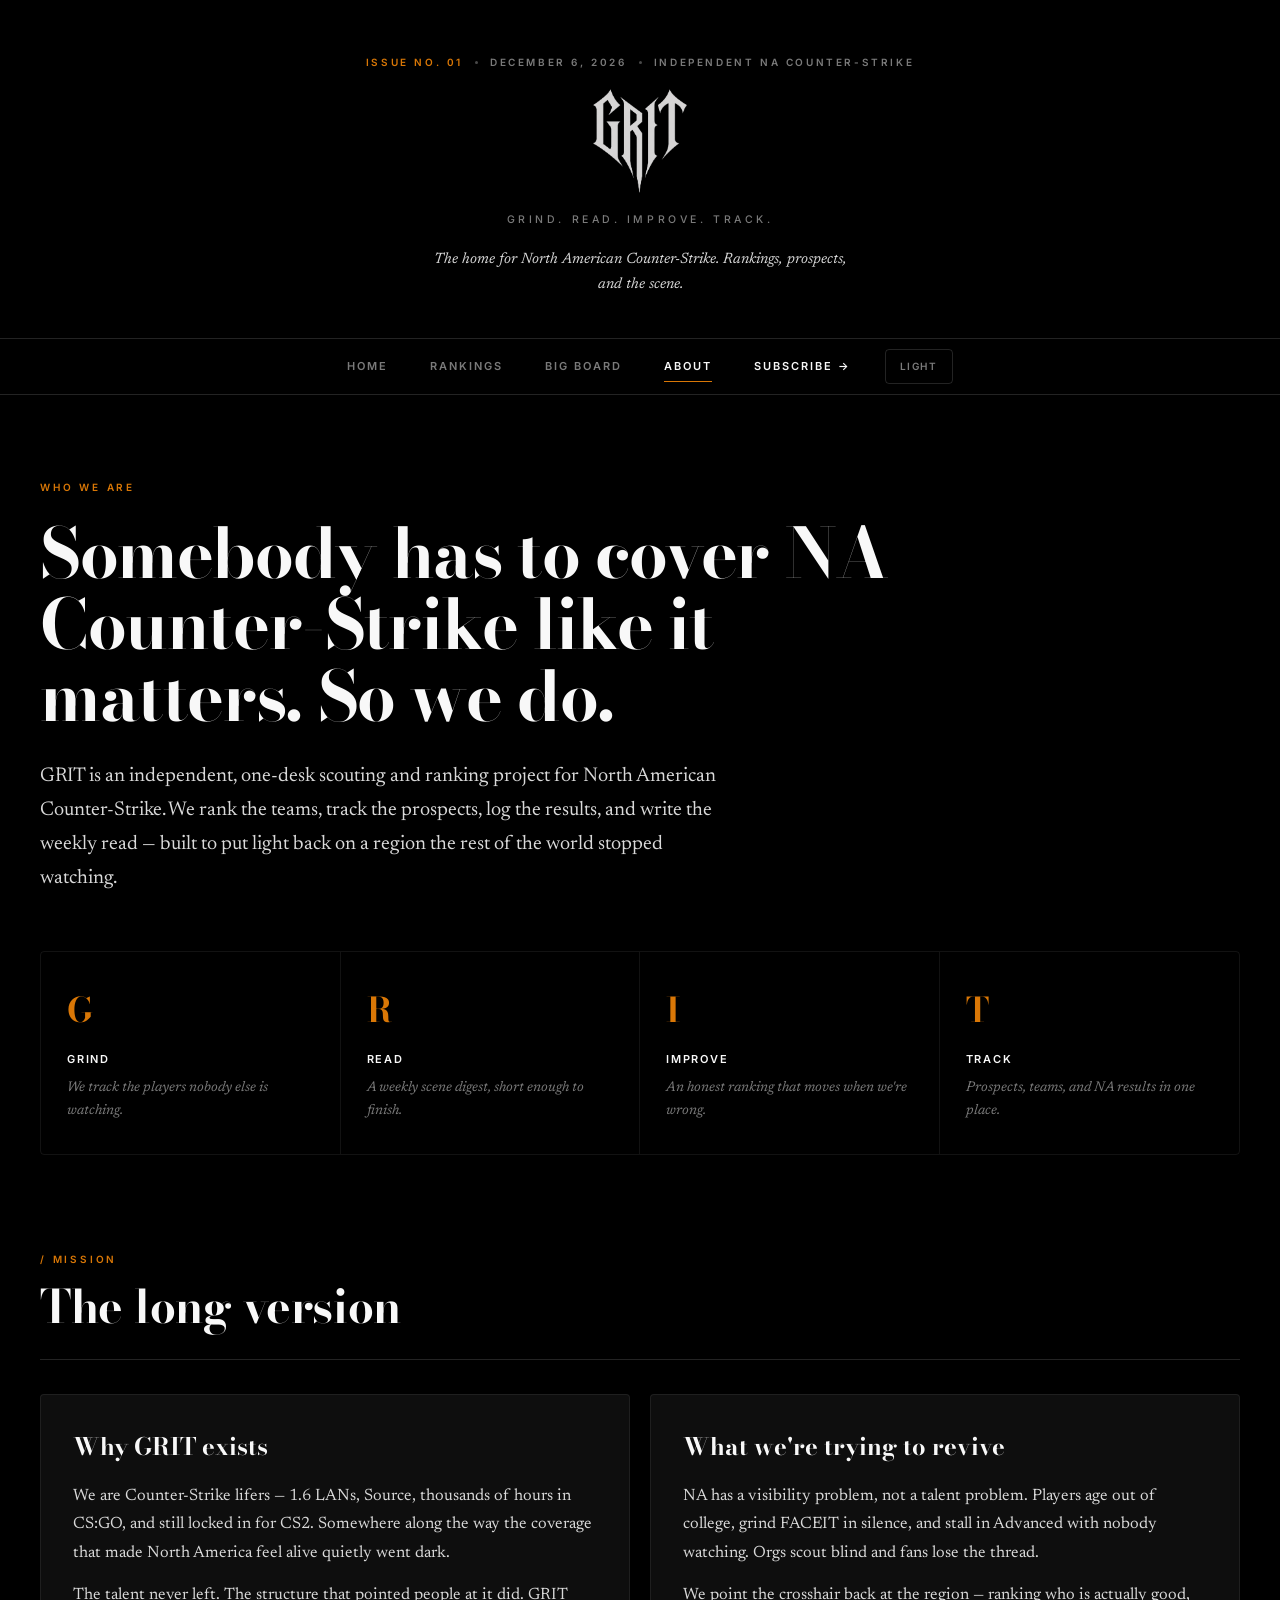
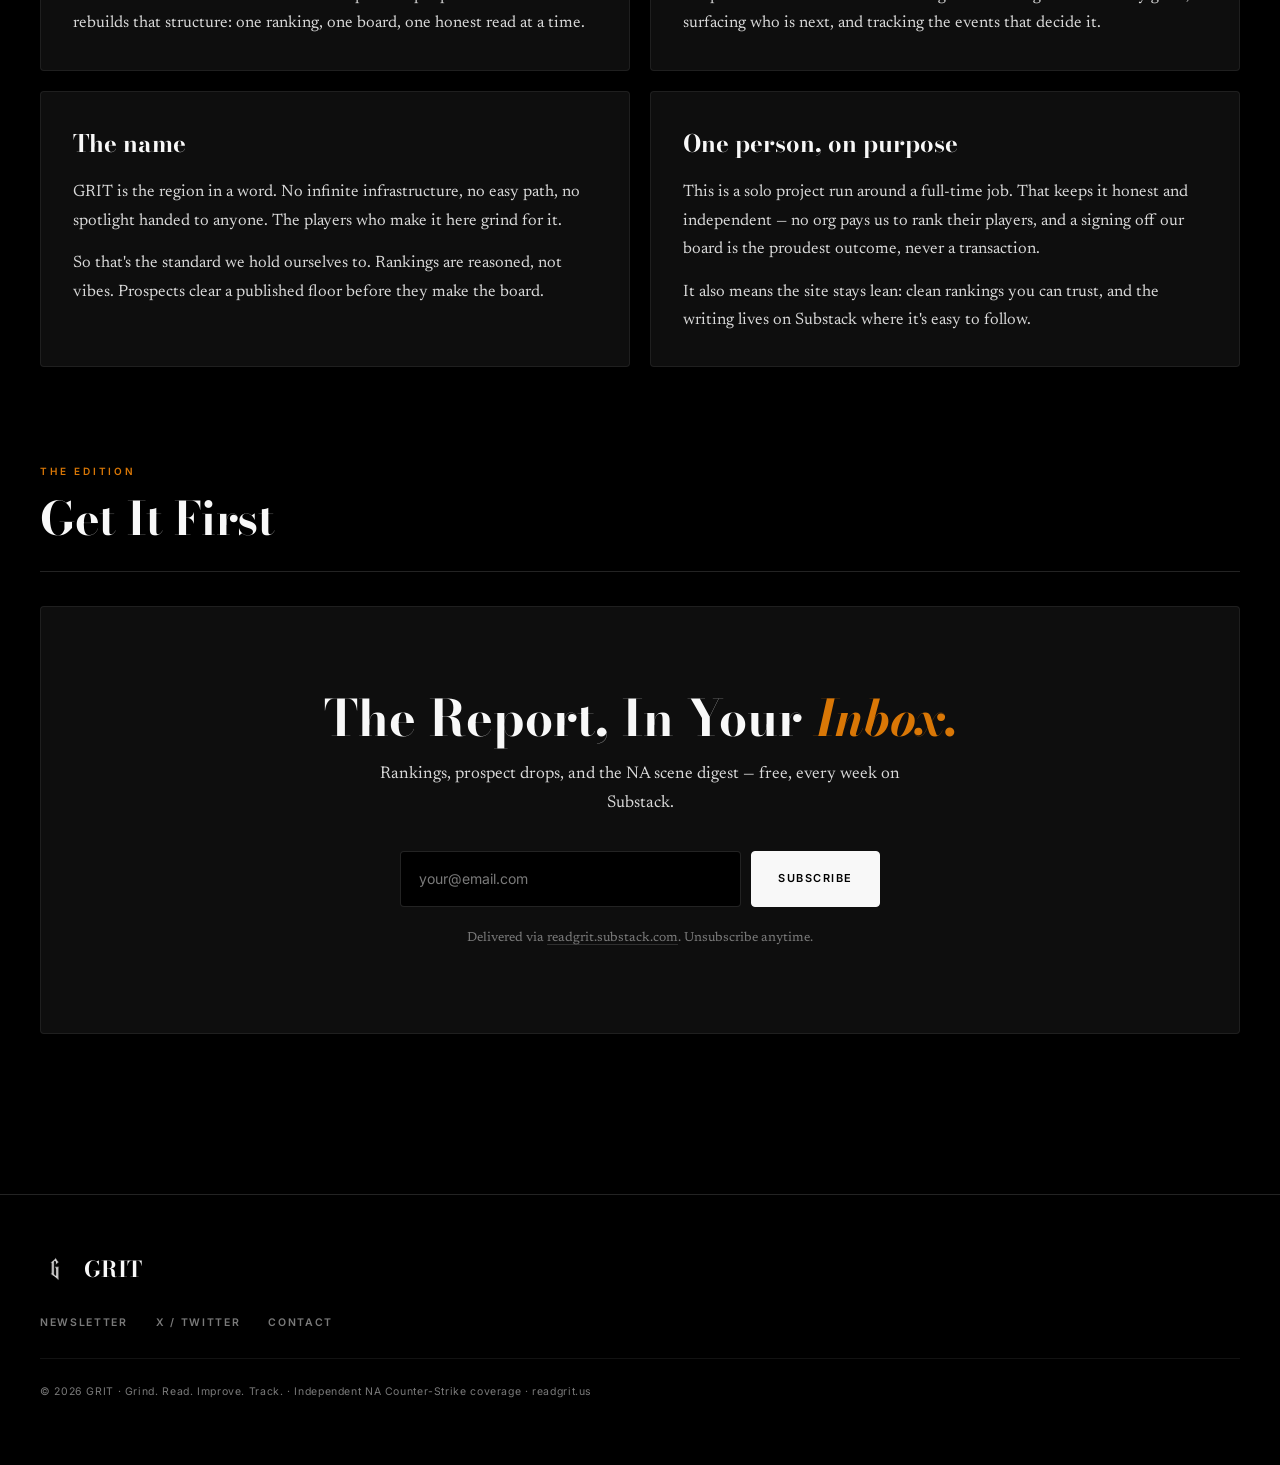
==== about.html @ 221bb966 "Add files via upload" ====
<!DOCTYPE html>
<html lang="en" data-theme="dark">
<head>
<meta charset="UTF-8">
<meta name="viewport" content="width=device-width, initial-scale=1.0">
<meta name="description" content="Who we are: an independent, one-person scouting and ranking project built to revive North American Counter-Strike.">
<title>About | GRIT</title>
<link rel="icon" type="image/png" href="grit-icon.png">
<link rel="apple-touch-icon" href="grit-icon-180.png">
<meta name="theme-color" content="#000000">
<script>(function(){try{var t=localStorage.getItem('grit-theme');if(!t){t='dark';}document.documentElement.setAttribute('data-theme',t);}catch(e){document.documentElement.setAttribute('data-theme','dark');}})();</script>
<link rel="preconnect" href="https://fonts.googleapis.com">
<link rel="preconnect" href="https://fonts.gstatic.com" crossorigin>
<link href="https://fonts.googleapis.com/css2?family=Bodoni+Moda:ital,opsz,wght@0,6..96,700;1,6..96,700&family=Newsreader:ital,opsz,wght@0,6..72,400;0,6..72,500;1,6..72,400&family=Inter:wght@400;500;600;700&display=swap" rel="stylesheet">
<link rel="stylesheet" href="styles.css">
</head>
<body>
<header class="masthead">
  <div class="wrap mast-center">
    <div class="issue-line">
      <span class="no">Issue No. 01</span><span class="sep"></span>
      <span data-today></span><span class="sep"></span>
      <span>Independent NA Counter-Strike</span>
    </div>
    <a href="index.html" class="mast-brand"><img class="mast-wordmark" src="grit-wordmark.png" alt="GRIT"></a>
    <div class="mast-text">
      <div class="mast-meaning">Grind. Read. Improve. Track.</div>
    </div>
    <div class="mast-tagline" data-site-tagline></div>
  </div>
</header>
<nav class="strip" aria-label="Main">
  <div class="wrap">
    <a href="index.html">Home</a><a href="teams.html">Rankings</a><a href="board.html">Big Board</a><a href="about.html" class="active">About</a>
    <a class="external" data-substack-href href="#" target="_blank" rel="noopener">Subscribe &rarr;</a>
    <button class="theme-toggle" data-theme-toggle aria-label="Toggle color theme"><span data-theme-label>Light</span></button>
  </div>
</nav>
<main class="page">
  <div id="about-root"></div>

  <div class="section-head"><span class="eyebrow">The Edition</span><h2>Get It First</h2><span class="rule"></span></div>
  <div class="glass hud sub-box"><span class="tick tl"></span><span class="tick tr"></span><span class="tick bl"></span><span class="tick br"></span>
    <h3>The Report, In Your <em>Inbox.</em></h3>
    <p class="sub-deck">Rankings, prospect drops, and the NA scene digest &mdash; free, every week on Substack.</p>
    <div class="sub-form">
      <input class="sub-input" type="email" id="sub-email" placeholder="your@email.com" aria-label="Email address">
      <button class="sub-go" onclick="handleSub()">Subscribe</button>
    </div>
    <p class="sub-fine">Delivered via <a data-substack-href href="#" target="_blank" rel="noopener">readgrit.substack.com</a>. Unsubscribe anytime.</p>
  </div>
</main>
<footer>
  <div class="wrap footer-inner">
    <div class="footer-brand">
      <img class="footer-logo" src="grit-g.png" alt="GRIT">
      <span class="footer-title">GRIT</span>
    </div>
    <div class="footer-links">
      <a class="footer-link" data-substack-href href="#" target="_blank" rel="noopener">Newsletter</a>
      <a class="footer-link" href="https://twitter.com/readgrit" target="_blank" rel="noopener">X / Twitter</a>
      <a class="footer-link" href="mailto:contact@readgrit.us">Contact</a>
    </div>
    <div class="footer-copy">&copy; <span data-year>2026</span> GRIT &middot; Grind. Read. Improve. Track. &middot; Independent NA Counter-Strike coverage &middot; readgrit.us</div>
  </div>
</footer>
<script src="data.js"></script>
<script src="app.js"></script>
</body>
</html>
---- styles.css ----
/* ==========================================================================
   GRIT — Editorial Design System
   A publication, not an esports site. The Athletic × GQ × Bloomberg.
   Matte black canvas · three type families · burnt orange used sparingly.
   Presentation layer only.
   ========================================================================== */

/* ---- TOKENS ------------------------------------------------------------ */
:root, [data-theme="dark"] {
  --black:      #000000;
  --paper:      #F8F8F8;
  --gray-light: #D9D9D9;
  --gray-mid:   #7A7A7A;
  --gray-dark:  #1B1B1B;
  --orange:     #D97706;

  --bg:        var(--black);
  --bg-sunk:   #0A0A0A;
  --surface:   #0E0E0E;
  --surface-2: var(--gray-dark);
  --ink:       var(--paper);
  --ink-soft:  var(--gray-light);
  --muted:     var(--gray-mid);
  --hairline:  rgba(248,248,248,0.14);
  --hairline-2:rgba(248,248,248,0.07);
  --accent:    var(--orange);
  --fill:      var(--paper);
  --on-fill:   var(--black);
  --up:        #6FBF8B;
  --down:      #C9564C;

  --f-display: 'Bodoni Moda', 'Times New Roman', serif;
  --f-body:    'Newsreader', Georgia, serif;
  --f-ui:      'Inter', system-ui, -apple-system, sans-serif;

  --wrap: 1400px;
  --gut: 40px;
  --radius: 4px;
  color-scheme: dark;
}
/* Off-white edition — kept for accessibility / preference */
[data-theme="light"] {
  --bg:        var(--paper);
  --bg-sunk:   #EDEDED;
  --surface:   #FFFFFF;
  --surface-2: #EFEFEF;
  --ink:       var(--black);
  --ink-soft:  #262626;
  --muted:     #5E5E5E;
  --hairline:  rgba(0,0,0,0.16);
  --hairline-2:rgba(0,0,0,0.08);
  --fill:      var(--black);
  --on-fill:   var(--paper);
  --up:        #1B7A4B;
  --down:      #B33A30;
  color-scheme: light;
}

/* ---- BASE -------------------------------------------------------------- */
*, *::before, *::after { box-sizing: border-box; }
html { -webkit-text-size-adjust: 100%; }
body {
  margin: 0;
  background: var(--bg);
  color: var(--ink);
  font-family: var(--f-body);
  font-size: 18px;
  line-height: 1.7;
  -webkit-font-smoothing: antialiased;
  text-rendering: optimizeLegibility;
}
img { max-width: 100%; display: block; }
a { color: inherit; text-decoration: none; }
button, input, select { font: inherit; color: inherit; }
button { background: none; border: none; cursor: pointer; }
::selection { background: var(--orange); color: var(--paper); }
:focus-visible { outline: 2px solid var(--orange); outline-offset: 3px; border-radius: 2px; }

.wrap { width: 100%; max-width: var(--wrap); margin: 0 auto; padding: 0 var(--gut); }
.page { max-width: var(--wrap); margin: 0 auto; padding: 0 var(--gut) 120px; }

@media (prefers-reduced-motion: reduce) {
  * { animation: none !important; transition: none !important; }
}
@keyframes fadeUp { from { opacity: 0; transform: translateY(8px); } to { opacity: 1; transform: none; } }

/* ---- MASTHEAD (the cover) --------------------------------------------- */
.masthead { border-bottom: 1px solid var(--hairline); background: var(--bg); }
.mast-center {
  display: flex; flex-direction: column; align-items: center; text-align: center;
  gap: 18px; padding: 54px 0 40px;
}
.mast-brand { display: block; }
.mast-wordmark { height: clamp(64px, 9vw, 104px); width: auto; margin: 0 auto; }
[data-theme="light"] .mast-wordmark, [data-theme="light"] .footer-logo { filter: invert(1); }
.mast-text { display: block; }
.mast-meaning {
  font-family: var(--f-ui); font-size: 10.5px; font-weight: 500;
  letter-spacing: .34em; text-transform: uppercase; color: var(--muted);
}
.mast-tagline {
  font-family: var(--f-body); font-style: italic; font-size: 15px;
  color: var(--ink-soft); max-width: 46ch; margin: 0 auto;
}
/* Issue line — the publication signal */
.issue-line {
  display: flex; align-items: center; justify-content: center; gap: 12px; flex-wrap: wrap;
  font-family: var(--f-ui); font-size: 10px; font-weight: 600;
  letter-spacing: .26em; text-transform: uppercase; color: var(--muted);
}
.issue-line .no { color: var(--orange); }
.issue-line .sep { width: 3px; height: 3px; border-radius: 50%; background: var(--muted); opacity: .6; }

/* ---- NAVIGATION -------------------------------------------------------- */
nav.strip {
  position: sticky; top: 0; z-index: 50;
  background: rgba(0,0,0,0.86);
  backdrop-filter: saturate(140%) blur(10px);
  border-bottom: 1px solid var(--hairline);
}
[data-theme="light"] nav.strip { background: rgba(248,248,248,0.9); }
nav.strip .wrap {
  display: flex; align-items: center; justify-content: center; gap: 2px; flex-wrap: wrap;
}
nav.strip a {
  position: relative; font-family: var(--f-ui); font-size: 11px; font-weight: 600;
  letter-spacing: .18em; text-transform: uppercase; color: var(--muted);
  padding: 18px 20px; transition: color .18s ease;
}
nav.strip a::after {
  content: ""; position: absolute; left: 20px; right: 20px; bottom: 12px; height: 1px;
  background: var(--orange); transform: scaleX(0); transform-origin: left;
  transition: transform .22s ease;
}
nav.strip a:hover { color: var(--ink); }
nav.strip a:hover::after, nav.strip a.active::after { transform: scaleX(1); }
nav.strip a.active, nav.strip a.external { color: var(--ink); }
.theme-toggle {
  font-family: var(--f-ui); font-size: 10px; font-weight: 600; letter-spacing: .16em;
  text-transform: uppercase; color: var(--muted); padding: 8px 14px;
  border: 1px solid var(--hairline); border-radius: var(--radius); margin-left: 12px;
  transition: border-color .18s ease, color .18s ease;
}
.theme-toggle:hover { color: var(--ink); border-color: var(--orange); }

/* ---- SECTION HEADERS (label / title / rule) ---------------------------- */
.section-head {
  display: grid; grid-template-columns: 1fr auto; align-items: end;
  gap: 6px 24px; padding: 96px 0 0; margin-bottom: 34px;
}
.section-head .eyebrow {
  grid-column: 1 / -1;
  font-family: var(--f-ui); font-size: 10px; font-weight: 600;
  letter-spacing: .28em; text-transform: uppercase; color: var(--orange);
}
.section-head h2 {
  grid-column: 1; margin: 8px 0 0;
  font-family: var(--f-display); font-weight: 700; font-size: clamp(30px, 4vw, 46px);
  line-height: 1.06; letter-spacing: -.01em; color: var(--ink);
}
.section-head .link {
  grid-column: 2; justify-self: end; white-space: nowrap;
  font-family: var(--f-ui); font-size: 11px; font-weight: 600; letter-spacing: .12em;
  text-transform: uppercase; color: var(--muted); padding-bottom: 4px;
  border-bottom: 1px solid transparent; transition: color .18s, border-color .18s;
}
.section-head .link:hover { color: var(--ink); border-color: var(--orange); }
.section-head .rule { grid-column: 1 / -1; height: 1px; background: var(--hairline); margin-top: 22px; }

/* ---- HERO (cover story) ------------------------------------------------ */
.hero {
  display: grid; grid-template-columns: 7fr 5fr; gap: 56px;
  padding: 72px 0 8px; align-items: start;
}
.hero-lead { animation: fadeUp .5s ease both; }
.lead-eyebrow {
  font-family: var(--f-ui); font-size: 10px; font-weight: 600; letter-spacing: .28em;
  text-transform: uppercase; color: var(--orange); margin-bottom: 22px;
}
.lead-title {
  font-family: var(--f-display); font-weight: 700;
  font-size: clamp(42px, 6vw, 80px); line-height: 1.02; letter-spacing: -.02em;
  margin: 0 0 26px; color: var(--ink);
}
.lead-body { max-width: 60ch; }
.lead-body p { margin: 0 0 18px; font-size: 19px; line-height: 1.75; color: var(--ink-soft); }
.lead-body p:first-child { font-size: 21px; color: var(--ink); }
.lead-body p:first-child::first-letter {
  font-family: var(--f-display); font-weight: 700; float: left;
  font-size: 68px; line-height: .82; padding: 6px 12px 0 0; color: var(--ink);
}
.lead-cta { display: flex; gap: 14px; flex-wrap: wrap; margin-top: 32px; }

/* Cover figure — the provided G mark, unaltered, given room */
.hero-figure {
  border: 1px solid var(--hairline-2); border-radius: var(--radius);
  background: var(--surface); aspect-ratio: 4 / 5;
  display: grid; place-items: center; padding: 40px; margin: 0 0 18px;
}
.hero-figure img { width: min(56%, 210px); height: auto; }
[data-theme="light"] .hero-figure img { filter: invert(1); }
.hero-side { display: flex; flex-direction: column; gap: 18px; }

/* ---- BUTTONS ----------------------------------------------------------- */
.btn, .sub-go {
  display: inline-flex; align-items: center; justify-content: center;
  font-family: var(--f-ui); font-size: 11px; font-weight: 600; letter-spacing: .14em;
  text-transform: uppercase; padding: 14px 26px; border-radius: var(--radius);
  background: var(--fill); color: var(--on-fill); border: 1px solid var(--fill);
  transition: background .18s ease, border-color .18s ease, color .18s ease;
}
.btn:hover, .sub-go:hover { background: var(--orange); border-color: var(--orange); color: var(--paper); }
.btn-ghost { background: transparent; color: var(--ink); border: 1px solid var(--hairline); }
.btn-ghost:hover { background: transparent; border-color: var(--orange); color: var(--orange); }

/* ---- PANELS ------------------------------------------------------------ */
.glass, .hud-card, .result-card, .post-card, .about-block, .legend-card, .floor-box, .sub-box {
  background: var(--surface); border: 1px solid var(--hairline-2); border-radius: var(--radius);
}
.tick { display: none !important; }   /* no HUD ornaments — editorial restraint */

/* ---- FEATURED CARDS ---------------------------------------------------- */
.hud-card { padding: 26px; }
.hud-card-label {
  display: flex; align-items: center; justify-content: space-between; gap: 12px;
  font-family: var(--f-ui); font-size: 9.5px; font-weight: 600; letter-spacing: .24em;
  text-transform: uppercase; color: var(--muted);
  padding-bottom: 14px; margin-bottom: 18px; border-bottom: 1px solid var(--hairline-2);
}
.tag-no1 { color: var(--orange); }
.feat-unit { display: grid; grid-template-columns: auto auto 1fr auto; align-items: center; gap: 16px; }
.feat-rank { font-family: var(--f-display); font-weight: 700; font-size: 46px; line-height: 1; color: var(--ink); }
.feat-logo, .feat-mono {
  width: 46px; height: 46px; border-radius: var(--radius);
  background: var(--surface-2); display: grid; place-items: center;
  font-family: var(--f-ui); font-size: 12px; font-weight: 700; color: var(--ink-soft);
}
.feat-name { font-family: var(--f-display); font-weight: 700; font-size: 25px; line-height: 1.1; }
.feat-detail {
  font-family: var(--f-ui); font-size: 10.5px; letter-spacing: .1em;
  text-transform: uppercase; color: var(--muted); margin-top: 4px;
}
.feat-points { text-align: right; }
.feat-points .v { font-family: var(--f-display); font-weight: 700; font-size: 26px; line-height: 1; }
.feat-points .l {
  font-family: var(--f-ui); font-size: 9px; letter-spacing: .16em;
  text-transform: uppercase; color: var(--muted); margin-top: 5px;
}

/* ---- MINI STATS -------------------------------------------------------- */
.mini-stats {
  display: grid; grid-template-columns: 1fr 1fr;
  border: 1px solid var(--hairline-2); border-radius: var(--radius); overflow: hidden;
}
.mini-stat { padding: 22px; border-right: 1px solid var(--hairline-2); border-bottom: 1px solid var(--hairline-2); }
.mini-stat:nth-child(2n) { border-right: none; }
.mini-stat:nth-last-child(-n+2) { border-bottom: none; }
.mini-stat .v { font-family: var(--f-display); font-weight: 700; font-size: 34px; line-height: 1; }
.mini-stat .v.accent { color: var(--orange); }
.mini-stat .l {
  font-family: var(--f-ui); font-size: 9px; font-weight: 500; letter-spacing: .16em;
  text-transform: uppercase; color: var(--muted); margin-top: 8px;
}

/* ---- RANKINGS (each row a feature) ------------------------------------- */
.rank-table { border: 1px solid var(--hairline-2); border-radius: var(--radius); overflow: hidden; }
.rank-row {
  display: grid; align-items: center; gap: 20px;
  padding: 26px 28px; border-bottom: 1px solid var(--hairline-2);
  transition: background .18s ease;
}
.rank-row:last-child { border-bottom: none; }
.rank-row:hover { background: var(--bg-sunk); }
.r-num {
  font-family: var(--f-display); font-weight: 700; font-size: 34px; line-height: 1;
  color: var(--ink); font-variant-numeric: tabular-nums; text-align: center;
}
.r-num.top3 { color: var(--orange); }
.r-move { font-family: var(--f-ui); font-size: 9.5px; font-weight: 700; text-align: center; }
.r-move.up { color: var(--up); } .r-move.down { color: var(--down); }
.r-move.same { color: var(--muted); opacity: .5; }
.r-move.new { color: var(--orange); font-size: 8.5px; letter-spacing: .1em; }
.r-logo, .r-mono {
  width: 40px; height: 40px; border-radius: var(--radius); background: var(--surface-2);
  display: grid; place-items: center; overflow: hidden;
  font-family: var(--f-ui); font-size: 11px; font-weight: 700; color: var(--ink-soft);
}
.r-name .nm { font-family: var(--f-display); font-weight: 700; font-size: 22px; line-height: 1.15; }
.r-name .sub {
  font-family: var(--f-ui); font-size: 10.5px; letter-spacing: .07em; text-transform: uppercase;
  color: var(--muted); margin-top: 6px;
}
/* the editorial line that makes a row a feature */
.r-desc {
  font-family: var(--f-body); font-style: italic; font-size: 15px; line-height: 1.6;
  color: var(--ink-soft); max-width: 54ch; margin-top: 9px;
}
.r-stat { display: flex; gap: 20px; align-items: center; }
.r-stat .cell { text-align: right; }
.r-stat .v {
  font-family: var(--f-ui); font-size: 15px; font-weight: 600; font-variant-numeric: tabular-nums;
}
.r-stat .l, .r-points .l {
  font-family: var(--f-ui); font-size: 8.5px; font-weight: 500; letter-spacing: .16em;
  text-transform: uppercase; color: var(--muted); margin-top: 4px;
}
.r-points { text-align: right; }
.r-points .v { font-family: var(--f-display); font-weight: 700; font-size: 22px; font-variant-numeric: tabular-nums; }
.streak { display: flex; gap: 3px; }
.streak i { width: 5px; height: 15px; border-radius: 1px; background: var(--muted); opacity: .35; }
.streak i.w { background: var(--up); opacity: 1; }
.streak i.l { background: var(--down); opacity: 1; }

/* VRS comparison */
.vrs-ref {
  font-family: var(--f-ui); font-size: 11px; font-weight: 500; letter-spacing: .06em;
  color: var(--muted); text-align: right; white-space: nowrap;
}
.vrs-ref.none { opacity: .5; }
.vd { margin-left: 5px; font-weight: 700; }
.vd.up { color: var(--up); } .vd.down { color: var(--down); }
.vd.even { color: var(--muted); opacity: .55; }

.grit-row { grid-template-columns: 54px 30px 40px 1fr auto auto; }
.vrs-row  { grid-template-columns: 54px 40px 1fr auto 92px; }

/* Tier bands */
.tier-band {
  display: flex; align-items: baseline; justify-content: space-between; gap: 20px; flex-wrap: wrap;
  padding: 34px 28px 16px; border-top: 1px solid var(--hairline);
  background: var(--bg-sunk);
}
.rank-table > .tier-band:first-child { border-top: none; }
.tier-band .tl { font-family: var(--f-display); font-weight: 700; font-size: 22px; color: var(--ink); }
.tier-band .td { font-family: var(--f-body); font-style: italic; font-size: 14px; color: var(--muted); }

/* ---- BIG BOARD (draft-guide profiles) ---------------------------------- */
.board-grid { display: grid; grid-template-columns: repeat(2, 1fr); gap: 18px; }
.prospect-card {
  display: grid; grid-template-columns: auto 1fr; gap: 22px;
  padding: 26px; background: var(--surface);
  border: 1px solid var(--hairline-2); border-radius: var(--radius);
  transition: border-color .2s ease, transform .2s ease;
}
.prospect-card:hover { border-color: var(--hairline); transform: translateY(-2px); }
.pc-portrait {
  width: 84px; height: 104px; border-radius: var(--radius); background: var(--surface-2);
  display: grid; place-items: center; position: relative; overflow: hidden; flex: none;
}
.pc-mono { font-family: var(--f-display); font-weight: 700; font-size: 30px; color: var(--muted); }
.pc-tier {
  position: absolute; top: 0; left: 0; padding: 3px 7px; background: var(--orange); color: var(--paper);
  font-family: var(--f-ui); font-size: 9px; font-weight: 700; letter-spacing: .1em;
}
.pc-head { display: flex; align-items: baseline; gap: 12px; flex-wrap: wrap; }
.pc-rank {
  font-family: var(--f-display); font-weight: 700; font-size: 22px; color: var(--muted);
  font-variant-numeric: tabular-nums;
}
.pc-name { font-family: var(--f-display); font-weight: 700; font-size: 26px; line-height: 1.1; }
.pc-meta {
  font-family: var(--f-ui); font-size: 10px; font-weight: 500; letter-spacing: .12em;
  text-transform: uppercase; color: var(--muted); margin-top: 8px;
}
.pc-note {
  font-family: var(--f-body); font-size: 15.5px; line-height: 1.65; color: var(--ink-soft);
  margin: 14px 0 0; padding-top: 14px; border-top: 1px solid var(--hairline-2);
}
.pc-foot { display: flex; align-items: center; gap: 22px; flex-wrap: wrap; margin-top: 16px; }
.pc-stat .v { font-family: var(--f-ui); font-size: 14px; font-weight: 600; font-variant-numeric: tabular-nums; }
.pc-stat .l {
  font-family: var(--f-ui); font-size: 8.5px; letter-spacing: .16em; text-transform: uppercase;
  color: var(--muted); margin-top: 3px;
}
.pc-spacer { flex: 1; }

/* role + status marks — monochrome, orange only for signal */
.role-tag, .status-pill {
  display: inline-block; font-family: var(--f-ui); font-size: 9px; font-weight: 600;
  letter-spacing: .14em; text-transform: uppercase; padding: 5px 9px; border-radius: 2px;
  border: 1px solid var(--hairline); color: var(--ink-soft); white-space: nowrap;
}
.status-pill.Signed { border-color: var(--orange); color: var(--orange); }
.status-pill.Rising { border-color: var(--up); color: var(--up); }

/* ---- CONTROLS ---------------------------------------------------------- */
.controls { display: flex; align-items: center; gap: 12px; flex-wrap: wrap; margin-bottom: 26px; }
.search-field {
  flex: 1; min-width: 220px; display: flex; align-items: center; gap: 10px;
  padding: 12px 16px; background: var(--surface);
  border: 1px solid var(--hairline-2); border-radius: var(--radius);
}
.search-field input {
  flex: 1; background: none; border: none; outline: none;
  font-family: var(--f-ui); font-size: 13px; color: var(--ink);
}
.search-field input::placeholder { color: var(--muted); }
.filter-group { display: flex; gap: 6px; flex-wrap: wrap; }
.chip {
  font-family: var(--f-ui); font-size: 10px; font-weight: 600; letter-spacing: .12em;
  text-transform: uppercase; padding: 9px 14px; color: var(--muted);
  border: 1px solid var(--hairline-2); border-radius: var(--radius);
  transition: color .16s, border-color .16s, background .16s;
}
.chip:hover { color: var(--ink); border-color: var(--hairline); }
.chip.on { background: var(--fill); color: var(--on-fill); border-color: var(--fill); }
.div-select {
  font-family: var(--f-ui); font-size: 12px; padding: 11px 14px; color: var(--ink);
  background: var(--surface); border: 1px solid var(--hairline-2); border-radius: var(--radius);
}
.view-toggle {
  display: inline-flex; border: 1px solid var(--hairline); border-radius: var(--radius);
  overflow: hidden; margin-bottom: 18px;
}
.vt {
  font-family: var(--f-ui); font-size: 10px; font-weight: 600; letter-spacing: .14em;
  text-transform: uppercase; padding: 11px 20px; color: var(--muted);
  transition: background .16s, color .16s;
}
.vt + .vt { border-left: 1px solid var(--hairline); }
.vt:hover { color: var(--ink); }
.vt.on { background: var(--fill); color: var(--on-fill); }
.lede-note {
  font-family: var(--f-body); font-size: 16px; line-height: 1.7; color: var(--muted);
  max-width: 72ch; margin: 0 0 26px;
}

/* ---- LEGEND / TIER CARDS ---------------------------------------------- */
.legend { display: grid; grid-template-columns: repeat(4, 1fr); gap: 14px; margin-bottom: 26px; }
.legend-card { padding: 20px; }
.legend-tier { font-family: var(--f-display); font-weight: 700; font-size: 20px; color: var(--orange); margin-right: 8px; }
.legend-name { font-family: var(--f-ui); font-size: 11px; font-weight: 600; letter-spacing: .14em; text-transform: uppercase; }
.legend-desc { font-family: var(--f-body); font-style: italic; font-size: 13.5px; color: var(--muted); margin-top: 8px; }

/* ---- RESULTS (match tickets) ------------------------------------------ */
.results-strip { display: grid; grid-template-columns: repeat(4, 1fr); gap: 16px; }
.result-card { padding: 0; overflow: hidden; transition: border-color .2s ease, transform .2s ease; }
.result-card:hover { border-color: var(--hairline); transform: translateY(-2px); }
.result-event {
  display: flex; align-items: center; justify-content: space-between; gap: 10px;
  padding: 14px 18px; border-bottom: 1px dashed var(--hairline);
  font-family: var(--f-ui); font-size: 9px; font-weight: 600; letter-spacing: .14em;
  text-transform: uppercase; color: var(--muted);
}
.result-event .rdate { opacity: .7; white-space: nowrap; }
.result-line {
  display: flex; align-items: center; justify-content: space-between; gap: 12px; padding: 13px 18px;
}
.result-line + .result-line { border-top: 1px solid var(--hairline-2); }
.result-line .tname { font-family: var(--f-display); font-weight: 700; font-size: 17px; color: var(--muted); }
.result-line .tscore {
  font-family: var(--f-ui); font-size: 15px; font-weight: 600; color: var(--muted);
  font-variant-numeric: tabular-nums;
}
.result-line.win .tname, .result-line.win .tscore { color: var(--ink); }
.result-note {
  padding: 13px 18px; border-top: 1px solid var(--hairline-2);
  font-family: var(--f-body); font-style: italic; font-size: 13.5px; line-height: 1.55; color: var(--muted);
}

/* ---- POSTS (magazine features) ---------------------------------------- */
.posts-grid { display: grid; grid-template-columns: repeat(3, 1fr); gap: 20px; }
.post-card { padding: 26px; transition: border-color .2s ease, transform .2s ease; }
.post-card:hover { border-color: var(--hairline); transform: translateY(-2px); }
.post-cat {
  font-family: var(--f-ui); font-size: 9px; font-weight: 600; letter-spacing: .2em;
  text-transform: uppercase; color: var(--orange);
}
.post-card h3 { font-family: var(--f-display); font-weight: 700; font-size: 24px; line-height: 1.18; margin: 12px 0 10px; }
.post-excerpt { font-size: 15.5px; line-height: 1.65; color: var(--ink-soft); margin: 0; }
.post-meta {
  font-family: var(--f-ui); font-size: 9.5px; letter-spacing: .14em; text-transform: uppercase;
  color: var(--muted); margin-top: 16px;
}
.post-skeleton { opacity: .5; }
.post-skeleton .sk { height: 12px; background: var(--surface-2); border-radius: 2px; margin-bottom: 10px; }

/* ---- ABOUT ------------------------------------------------------------- */
.about-hero { padding: 84px 0 0; max-width: 90ch; }
.about-kicker {
  font-family: var(--f-ui); font-size: 10px; font-weight: 600; letter-spacing: .28em;
  text-transform: uppercase; color: var(--orange); margin-bottom: 22px;
}
.about-hero h1 {
  font-family: var(--f-display); font-weight: 700;
  font-size: clamp(38px, 5.4vw, 72px); line-height: 1.04; letter-spacing: -.02em; margin: 0 0 26px;
}
.about-hero .lede { font-size: 20px; line-height: 1.7; color: var(--ink-soft); max-width: 62ch; }
.pillars {
  display: grid; grid-template-columns: repeat(4, 1fr); margin: 56px 0 0;
  border: 1px solid var(--hairline-2); border-radius: var(--radius); overflow: hidden;
}
.pillar { padding: 30px 26px; border-right: 1px solid var(--hairline-2); }
.pillar:last-child { border-right: none; }
.pillar .pl { font-family: var(--f-display); font-weight: 700; font-size: 34px; color: var(--orange); }
.pillar .pn {
  font-family: var(--f-ui); font-size: 11px; font-weight: 600; letter-spacing: .16em;
  text-transform: uppercase; margin: 10px 0 8px;
}
.pillar .pd { font-family: var(--f-body); font-style: italic; font-size: 14px; color: var(--muted); margin: 0; }
.about-grid { display: grid; grid-template-columns: 1fr 1fr; gap: 20px; }
.about-block { padding: 32px; }
.about-block h3 { font-family: var(--f-display); font-weight: 700; font-size: 24px; margin: 0 0 14px; }
.about-block p { font-size: 16.5px; line-height: 1.72; color: var(--ink-soft); margin: 0 0 14px; }
.about-block p:last-child { margin-bottom: 0; }

/* ---- SCOUTING FLOOR ---------------------------------------------------- */
.floor-wrap { display: grid; grid-template-columns: 1fr 1fr; gap: 20px; align-items: start; }
.floor-box { padding: 30px; }
.floor-intro { font-family: var(--f-body); font-style: italic; font-size: 15.5px; color: var(--muted); margin: 0 0 18px; }
.floor-list { list-style: none; margin: 0; padding: 0; }
.floor-list li {
  display: flex; align-items: center; gap: 12px; padding: 13px 0;
  border-top: 1px solid var(--hairline-2);
  font-family: var(--f-ui); font-size: 12px; font-weight: 500; letter-spacing: .1em; text-transform: uppercase;
}
.floor-list .dot { width: 5px; height: 5px; border-radius: 50%; background: var(--orange); flex: none; }
.floor-list .dot.secondary { background: var(--muted); }

/* ---- NEWSLETTER -------------------------------------------------------- */
.sub-box { padding: 84px 40px; text-align: center; margin-top: 8px; }
.sub-box h3 {
  font-family: var(--f-display); font-weight: 700; font-size: clamp(30px, 4.2vw, 50px);
  line-height: 1.08; margin: 0 0 16px;
}
.sub-box h3 em { font-style: italic; color: var(--orange); }
.sub-deck { font-size: 17px; color: var(--ink-soft); max-width: 52ch; margin: 0 auto 32px; }
.sub-form { display: flex; gap: 10px; justify-content: center; max-width: 480px; margin: 0 auto; }
.sub-input {
  flex: 1; padding: 15px 18px; background: var(--bg); color: var(--ink);
  border: 1px solid var(--hairline); border-radius: var(--radius);
  font-family: var(--f-ui); font-size: 14px; outline: none;
}
.sub-input::placeholder { color: var(--muted); }
.sub-input:focus { border-color: var(--orange); }
.sub-fine { font-size: 13px; color: var(--muted); margin: 20px 0 0; }
.sub-fine a { border-bottom: 1px solid var(--hairline); }

/* ---- FOOTER ------------------------------------------------------------ */
footer { border-top: 1px solid var(--hairline); margin-top: 40px; padding: 56px 0 64px; }
.footer-inner { display: grid; gap: 26px; }
.footer-brand { display: flex; align-items: center; gap: 14px; }
.footer-logo { height: 30px; width: auto; }
.footer-title { font-family: var(--f-display); font-weight: 700; font-size: 22px; letter-spacing: .02em; }
.footer-links { display: flex; gap: 28px; flex-wrap: wrap; }
.footer-link {
  font-family: var(--f-ui); font-size: 10.5px; font-weight: 600; letter-spacing: .16em;
  text-transform: uppercase; color: var(--muted); transition: color .16s;
}
.footer-link:hover { color: var(--orange); }
.footer-copy {
  font-family: var(--f-ui); font-size: 10.5px; letter-spacing: .06em; color: var(--muted);
  padding-top: 24px; border-top: 1px solid var(--hairline-2);
}

/* ---- MISC -------------------------------------------------------------- */
.empty-state { padding: 56px 28px; text-align: center; font-family: var(--f-body); font-style: italic; color: var(--muted); }
.liq-credit {
  font-family: var(--f-ui); font-size: 9.5px; letter-spacing: .14em; text-transform: uppercase;
  color: var(--muted); margin-top: 16px;
}
.liq-credit a { color: var(--orange); }
.r-mono.has-img, .feat-mono.has-img { position: relative; }
.r-mono.has-img img, .feat-mono.has-img img {
  position: absolute; inset: 0; width: 100%; height: 100%; object-fit: contain; background: var(--surface-2);
}

/* ==========================================================================
   RESPONSIVE — premium at every width
   ========================================================================== */
@media (max-width: 1100px) {
  .hero { grid-template-columns: 1fr; gap: 44px; }
  .legend, .results-strip { grid-template-columns: repeat(2, 1fr); }
  .posts-grid { grid-template-columns: repeat(2, 1fr); }
  .pillars { grid-template-columns: repeat(2, 1fr); }
  .pillar:nth-child(2n) { border-right: none; }
  .pillar:nth-child(-n+2) { border-bottom: 1px solid var(--hairline-2); }
  .board-grid { grid-template-columns: 1fr; }
  .hero-figure { aspect-ratio: 16 / 9; }
  .hero-figure img { width: min(30%, 150px); }
}
@media (max-width: 820px) {
  .floor-wrap, .about-grid { grid-template-columns: 1fr; }
}
@media (max-width: 700px) {
  :root { --gut: 22px; }
  body { font-size: 17px; }
  .mast-center { padding: 38px 0 28px; gap: 14px; }
  .mast-wordmark { height: clamp(52px, 15vw, 72px); }
  nav.strip .wrap { justify-content: flex-start; gap: 0; overflow-x: auto; }
  nav.strip .wrap::-webkit-scrollbar { display: none; }
  nav.strip a { padding: 15px 13px; font-size: 10px; letter-spacing: .14em; white-space: nowrap; }
  nav.strip a::after { left: 13px; right: 13px; }
  nav.strip a.external { display: none; }
  .theme-toggle { margin-left: auto; flex: none; }

  .section-head { padding-top: 66px; margin-bottom: 26px; }
  .lead-title { font-size: clamp(34px, 9vw, 46px); }
  .lead-body p:first-child::first-letter { font-size: 52px; }
  .posts-grid, .results-strip, .legend { grid-template-columns: 1fr; }
  .pillars { grid-template-columns: 1fr; }
  .pillar { border-right: none; border-bottom: 1px solid var(--hairline-2); }
  .pillar:last-child { border-bottom: none; }
  .sub-box { padding: 52px 22px; }
  .sub-form { flex-direction: column; }
  .sub-go { width: 100%; padding: 15px; }

  /* rankings: a feature, not a squeezed table */
  .rank-row { padding: 18px 16px; gap: 12px; }
  .grit-row { grid-template-columns: 34px 24px 1fr auto; }
  .vrs-row  { grid-template-columns: 34px 1fr auto; }
  .grit-row .r-logo, .grit-row .r-mono, .grit-row .r-stat,
  .vrs-row .r-logo, .vrs-row .r-mono, .vrs-row .r-stat { display: none; }
  .r-num { font-size: 24px; }
  .r-name .nm { font-size: 18px; }
  .r-desc { font-size: 14px; max-width: none; }
  .tier-band { padding: 24px 16px 12px; }
  .tier-band .td { display: none; }

  /* prospect profiles stack cleanly */
  .prospect-card { grid-template-columns: 64px 1fr; gap: 16px; padding: 20px; }
  .pc-portrait { width: 64px; height: 80px; }
  .pc-name { font-size: 22px; }
  .footer-links { gap: 18px; }
}

/* board tier bands sit above their card grid */
.board-sections { display: block; }
.board-band {
  background: none; border-top: none; border-bottom: 1px solid var(--hairline);
  padding: 34px 0 14px; margin-bottom: 18px;
}
.board-sections .board-grid + .board-band { margin-top: 26px; }
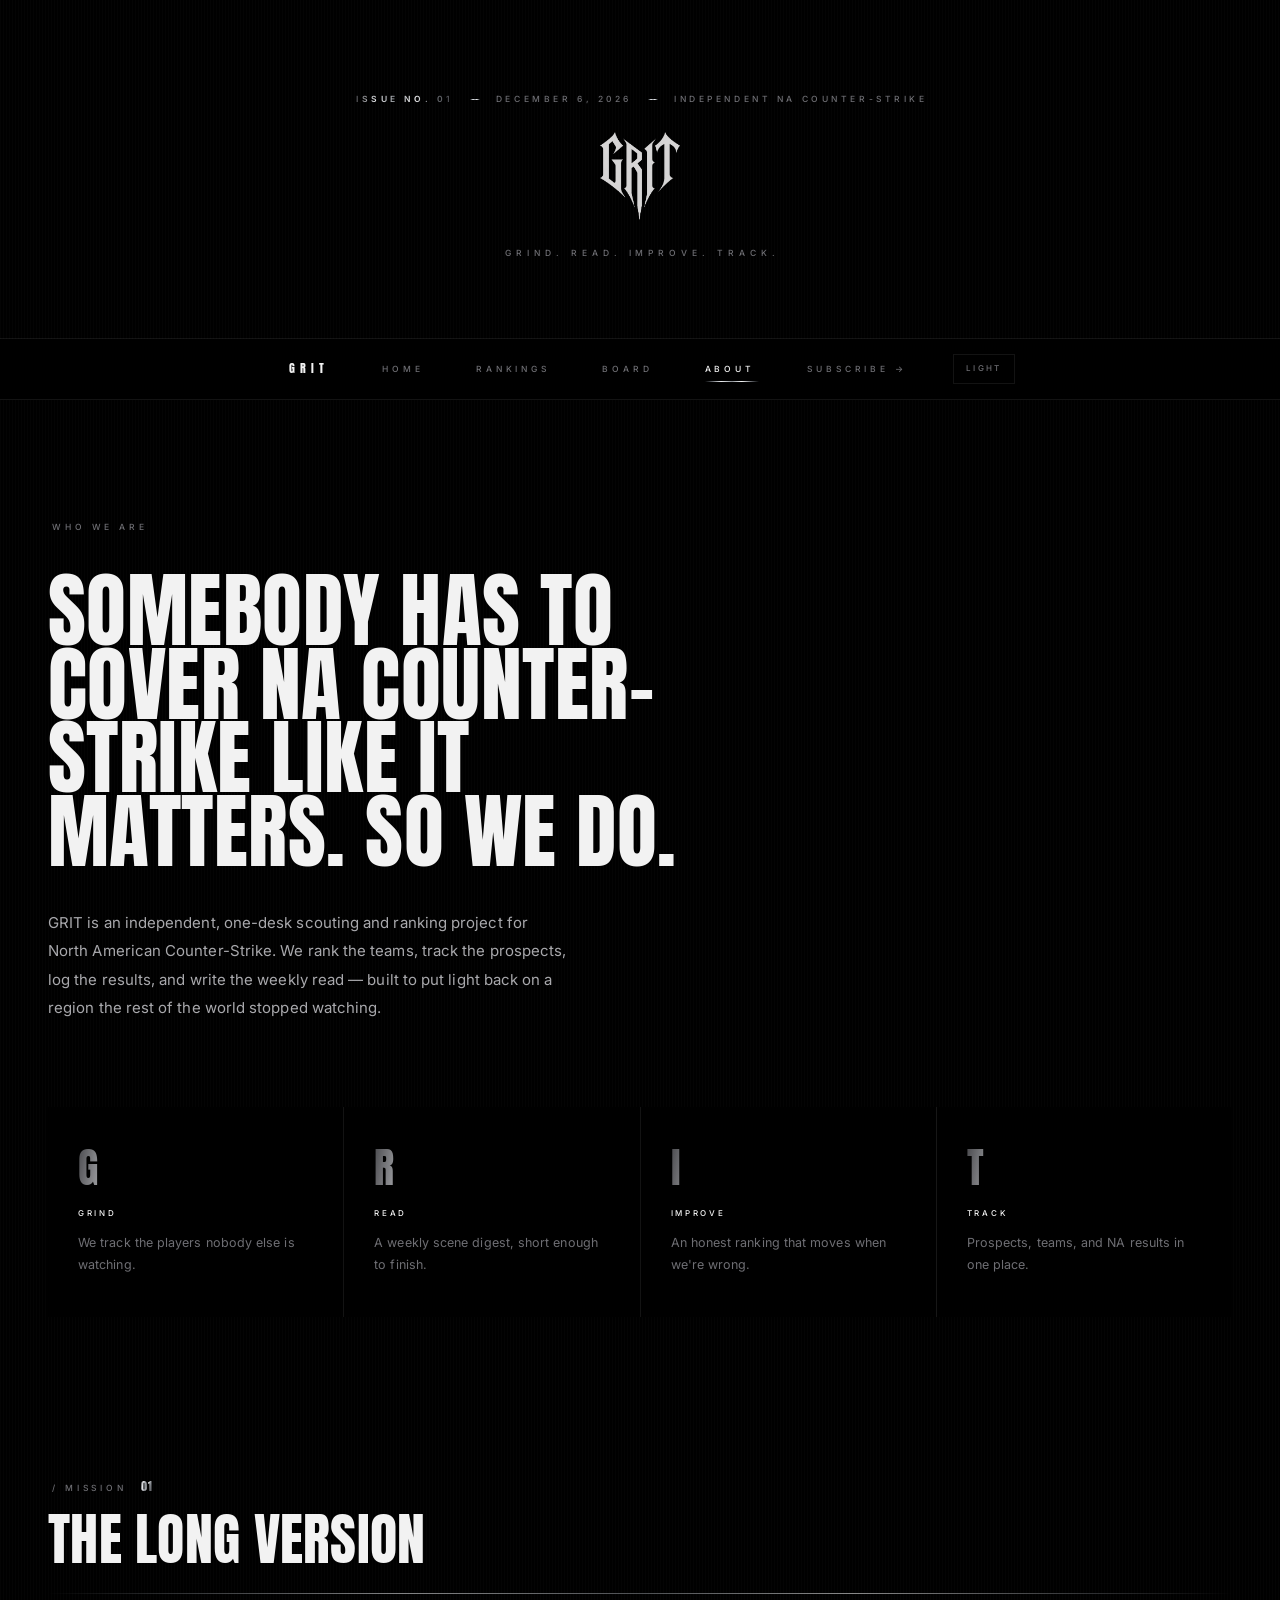
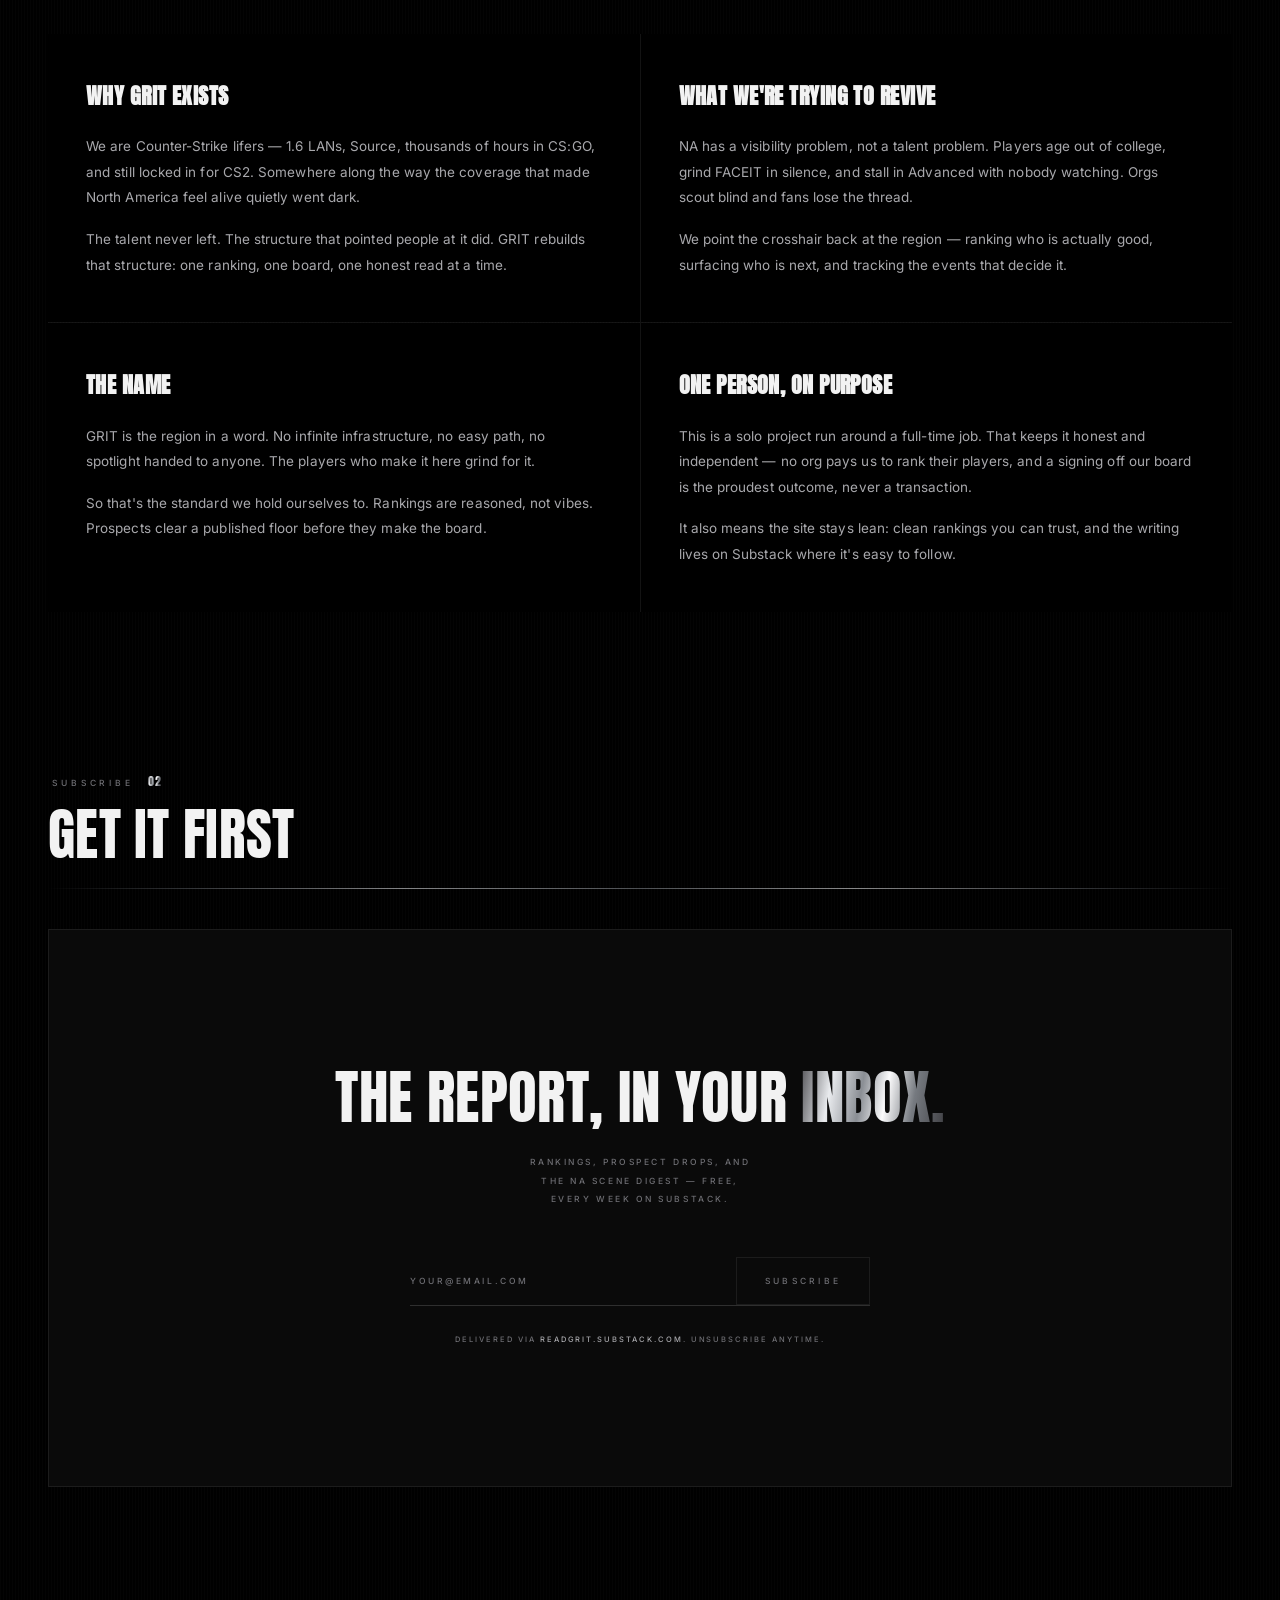
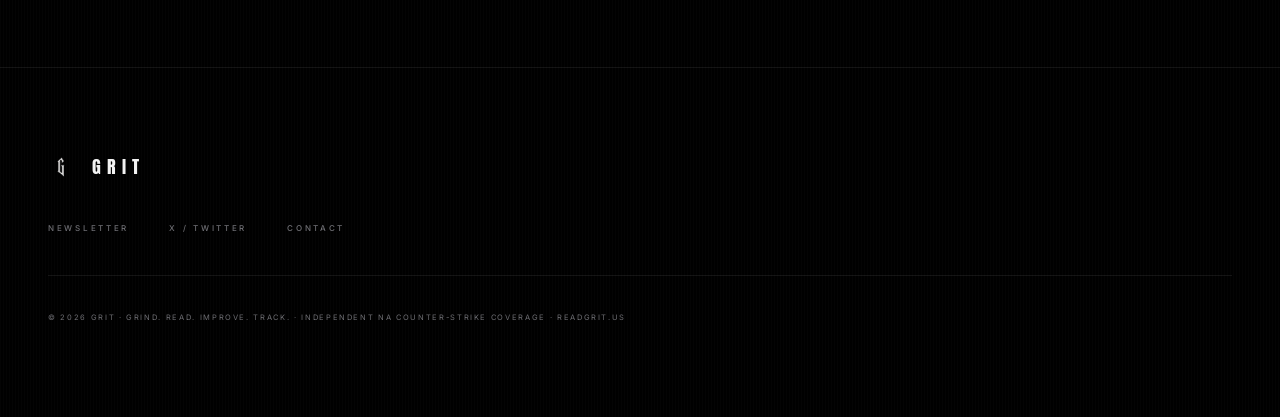
==== commit 8d0e68a7: "Add files via upload" ====
--- a/about.html
+++ b/about.html
@@ -11,7 +11,7 @@
 <script>(function(){try{var t=localStorage.getItem('grit-theme');if(!t){t='dark';}document.documentElement.setAttribute('data-theme',t);}catch(e){document.documentElement.setAttribute('data-theme','dark');}})();</script>
 <link rel="preconnect" href="https://fonts.googleapis.com">
 <link rel="preconnect" href="https://fonts.gstatic.com" crossorigin>
-<link href="https://fonts.googleapis.com/css2?family=Bodoni+Moda:ital,opsz,wght@0,6..96,700;1,6..96,700&family=Newsreader:ital,opsz,wght@0,6..72,400;0,6..72,500;1,6..72,400&family=Inter:wght@400;500;600;700&display=swap" rel="stylesheet">
+<link href="https://fonts.googleapis.com/css2?family=Anton&family=Inter:wght@400;500;600&display=swap" rel="stylesheet">
 <link rel="stylesheet" href="styles.css">
 </head>
 <body>
@@ -31,7 +31,7 @@
 </header>
 <nav class="strip" aria-label="Main">
   <div class="wrap">
-    <a href="index.html">Home</a><a href="teams.html">Rankings</a><a href="board.html">Big Board</a><a href="about.html" class="active">About</a>
+    <a href="index.html" class="brand-link">GRIT</a><a href="index.html">Home</a><a href="teams.html">Rankings</a><a href="board.html">Board</a><a href="about.html" class="active">About</a>
     <a class="external" data-substack-href href="#" target="_blank" rel="noopener">Subscribe &rarr;</a>
     <button class="theme-toggle" data-theme-toggle aria-label="Toggle color theme"><span data-theme-label>Light</span></button>
   </div>
@@ -39,7 +39,7 @@
 <main class="page">
   <div id="about-root"></div>
 
-  <div class="section-head"><span class="eyebrow">The Edition</span><h2>Get It First</h2><span class="rule"></span></div>
+  <div class="section-head"><span class="eyebrow">Subscribe</span><h2>Get It First</h2><span class="rule"></span></div>
   <div class="glass hud sub-box"><span class="tick tl"></span><span class="tick tr"></span><span class="tick bl"></span><span class="tick br"></span>
     <h3>The Report, In Your <em>Inbox.</em></h3>
     <p class="sub-deck">Rankings, prospect drops, and the NA scene digest &mdash; free, every week on Substack.</p>
--- a/styles.css
+++ b/styles.css
@@ -1,58 +1,61 @@
 /* ==========================================================================
-   GRIT — Editorial Design System
-   A publication, not an esports site. The Athletic × GQ × Bloomberg.
-   Matte black canvas · three type families · burnt orange used sparingly.
-   Presentation layer only.
+   GRIT — Luxury Industrial
+   Chrome Hearts × 032c × Rick Owens × Gentle Monster × Counter-Strike.
+   Monochrome. Chrome only in slivers. Condensed grotesk. 1px everywhere.
+   Logos untouched — the expense comes from spacing.
    ========================================================================== */
 
 /* ---- TOKENS ------------------------------------------------------------ */
 :root, [data-theme="dark"] {
-  --black:      #000000;
-  --paper:      #F8F8F8;
-  --gray-light: #D9D9D9;
-  --gray-mid:   #7A7A7A;
-  --gray-dark:  #1B1B1B;
-  --orange:     #D97706;
+  --black:    #000000;
+  --off:      #F2F2F2;
+  --graphite: #141414;
+  --steel:    #6E6E73;
+  --chrome:   #C8CCD0;
 
   --bg:        var(--black);
-  --bg-sunk:   #0A0A0A;
-  --surface:   #0E0E0E;
-  --surface-2: var(--gray-dark);
-  --ink:       var(--paper);
-  --ink-soft:  var(--gray-light);
-  --muted:     var(--gray-mid);
-  --hairline:  rgba(248,248,248,0.14);
-  --hairline-2:rgba(248,248,248,0.07);
-  --accent:    var(--orange);
-  --fill:      var(--paper);
+  --bg-2:      #050505;
+  --surface:   #0A0A0A;
+  --surface-2: var(--graphite);
+  --ink:       var(--off);
+  --ink-soft:  #A8A8AC;
+  --muted:     var(--steel);
+  --line:      rgba(242,242,242,0.16);
+  --line-2:    rgba(242,242,242,0.08);
+  --fill:      var(--off);
   --on-fill:   var(--black);
-  --up:        #6FBF8B;
-  --down:      #C9564C;
-
-  --f-display: 'Bodoni Moda', 'Times New Roman', serif;
-  --f-body:    'Newsreader', Georgia, serif;
-  --f-ui:      'Inter', system-ui, -apple-system, sans-serif;
-
-  --wrap: 1400px;
-  --gut: 40px;
-  --radius: 4px;
+  --up:        #E8E8E8;
+  --down:      #6E6E73;
+
+  /* chrome: used only in slivers — dividers, numerals, ornaments */
+  --chrome-grad: linear-gradient(100deg,#4A4A4E 0%,#E9EBEE 22%,#8A8E94 42%,#FBFBFC 58%,#767A80 76%,#3C3C40 100%);
+  --chrome-line: linear-gradient(90deg,rgba(242,242,242,0) 0%,#5A5E63 12%,#EDEFF2 30%,#8B9096 50%,#F6F7F8 68%,#55585D 88%,rgba(242,242,242,0) 100%);
+  --brushed: repeating-linear-gradient(90deg,rgba(255,255,255,.014) 0 1px,rgba(0,0,0,0) 1px 3px);
+
+  --f-display: 'Anton', 'Arial Narrow', sans-serif;
+  --f-ui: 'Inter', system-ui, -apple-system, sans-serif;
+
+  --wrap: 1440px;
+  --gut: 48px;
+  --ease: cubic-bezier(.22,.61,.36,1);
   color-scheme: dark;
 }
-/* Off-white edition — kept for accessibility / preference */
 [data-theme="light"] {
-  --bg:        var(--paper);
-  --bg-sunk:   #EDEDED;
+  --bg:        var(--off);
+  --bg-2:      #EBEBEB;
   --surface:   #FFFFFF;
-  --surface-2: #EFEFEF;
+  --surface-2: #E6E6E6;
   --ink:       var(--black);
-  --ink-soft:  #262626;
-  --muted:     #5E5E5E;
-  --hairline:  rgba(0,0,0,0.16);
-  --hairline-2:rgba(0,0,0,0.08);
+  --ink-soft:  #2E2E30;
+  --muted:     #5C5C60;
+  --line:      rgba(0,0,0,0.18);
+  --line-2:    rgba(0,0,0,0.09);
   --fill:      var(--black);
-  --on-fill:   var(--paper);
-  --up:        #1B7A4B;
-  --down:      #B33A30;
+  --on-fill:   var(--off);
+  --up:        #111;
+  --down:      #8A8A8E;
+  --chrome-grad: linear-gradient(100deg,#8E9298 0%,#3A3C40 24%,#B9BDC2 48%,#2E3034 72%,#9498A0 100%);
+  --brushed: none;
   color-scheme: light;
 }
 
@@ -60,574 +63,563 @@
 *, *::before, *::after { box-sizing: border-box; }
 html { -webkit-text-size-adjust: 100%; }
 body {
-  margin: 0;
-  background: var(--bg);
-  color: var(--ink);
-  font-family: var(--f-body);
-  font-size: 18px;
-  line-height: 1.7;
+  margin: 0; background: var(--bg); color: var(--ink);
+  font-family: var(--f-ui); font-size: 15px; line-height: 1.65;
+  font-weight: 400; letter-spacing: .005em;
   -webkit-font-smoothing: antialiased;
-  text-rendering: optimizeLegibility;
+  background-image: var(--brushed);
 }
 img { max-width: 100%; display: block; }
 a { color: inherit; text-decoration: none; }
 button, input, select { font: inherit; color: inherit; }
 button { background: none; border: none; cursor: pointer; }
-::selection { background: var(--orange); color: var(--paper); }
-:focus-visible { outline: 2px solid var(--orange); outline-offset: 3px; border-radius: 2px; }
+::selection { background: var(--off); color: var(--black); }
+:focus-visible { outline: 1px solid var(--off); outline-offset: 3px; }
+
+/* chrome scrollbar — a tiny ornament */
+* { scrollbar-width: thin; scrollbar-color: var(--steel) transparent; }
+::-webkit-scrollbar { width: 10px; height: 10px; }
+::-webkit-scrollbar-track { background: var(--bg); }
+::-webkit-scrollbar-thumb { background-image: var(--chrome-grad); border: 3px solid var(--bg); }
 
 .wrap { width: 100%; max-width: var(--wrap); margin: 0 auto; padding: 0 var(--gut); }
-.page { max-width: var(--wrap); margin: 0 auto; padding: 0 var(--gut) 120px; }
-
-@media (prefers-reduced-motion: reduce) {
-  * { animation: none !important; transition: none !important; }
-}
-@keyframes fadeUp { from { opacity: 0; transform: translateY(8px); } to { opacity: 1; transform: none; } }
-
-/* ---- MASTHEAD (the cover) --------------------------------------------- */
-.masthead { border-bottom: 1px solid var(--hairline); background: var(--bg); }
+.page { max-width: var(--wrap); margin: 0 auto; padding: 0 var(--gut) 180px; counter-reset: sect; }
+
+@media (prefers-reduced-motion: reduce) { * { animation: none !important; transition: none !important; } }
+
+/* ---- TYPE PRIMITIVES --------------------------------------------------- */
+.chrome-text {
+  background-image: var(--chrome-grad); -webkit-background-clip: text; background-clip: text;
+  -webkit-text-fill-color: transparent; color: var(--chrome);
+}
+.rule, .chrome-rule { height: 1px; border: none; background-image: var(--chrome-line); opacity: .55; }
+
+/* ---- MASTHEAD ---------------------------------------------------------- */
+.masthead { border-bottom: 1px solid var(--line-2); }
 .mast-center {
   display: flex; flex-direction: column; align-items: center; text-align: center;
-  gap: 18px; padding: 54px 0 40px;
+  gap: 26px; padding: 92px 0 78px;             /* luxury spacing */
 }
 .mast-brand { display: block; }
-.mast-wordmark { height: clamp(64px, 9vw, 104px); width: auto; margin: 0 auto; }
-[data-theme="light"] .mast-wordmark, [data-theme="light"] .footer-logo { filter: invert(1); }
-.mast-text { display: block; }
+.mast-wordmark { height: clamp(58px, 7vw, 88px); width: auto; margin: 0 auto; }
+[data-theme="light"] .mast-wordmark, [data-theme="light"] .footer-logo,
+[data-theme="light"] .cover-figure img { filter: invert(1); }
 .mast-meaning {
-  font-family: var(--f-ui); font-size: 10.5px; font-weight: 500;
-  letter-spacing: .34em; text-transform: uppercase; color: var(--muted);
-}
-.mast-tagline {
-  font-family: var(--f-body); font-style: italic; font-size: 15px;
-  color: var(--ink-soft); max-width: 46ch; margin: 0 auto;
-}
-/* Issue line — the publication signal */
+  font-size: 8.5px; font-weight: 500; letter-spacing: .58em; text-transform: uppercase;
+  color: var(--muted); padding-left: .58em;
+}
+.mast-tagline { display: none; }               /* restraint: the cover says it */
 .issue-line {
-  display: flex; align-items: center; justify-content: center; gap: 12px; flex-wrap: wrap;
-  font-family: var(--f-ui); font-size: 10px; font-weight: 600;
-  letter-spacing: .26em; text-transform: uppercase; color: var(--muted);
-}
-.issue-line .no { color: var(--orange); }
-.issue-line .sep { width: 3px; height: 3px; border-radius: 50%; background: var(--muted); opacity: .6; }
+  display: flex; align-items: center; justify-content: center; gap: 16px; flex-wrap: wrap;
+  font-size: 8.5px; font-weight: 500; letter-spacing: .42em; text-transform: uppercase;
+  color: var(--muted); padding-left: .42em;
+}
+.issue-line .no {
+  background-image: var(--chrome-grad); -webkit-background-clip: text; background-clip: text;
+  -webkit-text-fill-color: transparent; font-weight: 600;
+}
+.issue-line .sep { width: 10px; height: 1px; background-image: var(--chrome-line); }
 
 /* ---- NAVIGATION -------------------------------------------------------- */
 nav.strip {
-  position: sticky; top: 0; z-index: 50;
-  background: rgba(0,0,0,0.86);
-  backdrop-filter: saturate(140%) blur(10px);
-  border-bottom: 1px solid var(--hairline);
-}
-[data-theme="light"] nav.strip { background: rgba(248,248,248,0.9); }
-nav.strip .wrap {
-  display: flex; align-items: center; justify-content: center; gap: 2px; flex-wrap: wrap;
-}
+  position: sticky; top: 0; z-index: 60;
+  background: rgba(0,0,0,.82); backdrop-filter: blur(14px) saturate(120%);
+  border-bottom: 1px solid var(--line-2);
+}
+[data-theme="light"] nav.strip { background: rgba(242,242,242,.86); }
+nav.strip .wrap { display: flex; align-items: center; justify-content: center; gap: 0; }
 nav.strip a {
-  position: relative; font-family: var(--f-ui); font-size: 11px; font-weight: 600;
-  letter-spacing: .18em; text-transform: uppercase; color: var(--muted);
-  padding: 18px 20px; transition: color .18s ease;
+  position: relative; font-size: 8.5px; font-weight: 500; letter-spacing: .46em;
+  text-transform: uppercase; color: var(--muted); padding: 20px 24px; padding-right: calc(24px + .46em);
+  transition: color .5s var(--ease);
 }
 nav.strip a::after {
-  content: ""; position: absolute; left: 20px; right: 20px; bottom: 12px; height: 1px;
-  background: var(--orange); transform: scaleX(0); transform-origin: left;
-  transition: transform .22s ease;
+  content: ""; position: absolute; left: 24px; right: 24px; bottom: 14px; height: 1px;
+  background-image: var(--chrome-line); transform: scaleX(0); transform-origin: center;
+  transition: transform .6s var(--ease);
 }
 nav.strip a:hover { color: var(--ink); }
 nav.strip a:hover::after, nav.strip a.active::after { transform: scaleX(1); }
-nav.strip a.active, nav.strip a.external { color: var(--ink); }
+nav.strip a.active { color: var(--ink); }
+nav.strip a.external { color: var(--muted); }
 .theme-toggle {
-  font-family: var(--f-ui); font-size: 10px; font-weight: 600; letter-spacing: .16em;
-  text-transform: uppercase; color: var(--muted); padding: 8px 14px;
-  border: 1px solid var(--hairline); border-radius: var(--radius); margin-left: 12px;
-  transition: border-color .18s ease, color .18s ease;
-}
-.theme-toggle:hover { color: var(--ink); border-color: var(--orange); }
-
-/* ---- SECTION HEADERS (label / title / rule) ---------------------------- */
+  font-size: 8px; font-weight: 500; letter-spacing: .3em; text-transform: uppercase;
+  color: var(--muted); padding: 7px 12px; border: 1px solid var(--line-2);
+  margin-left: 18px; transition: color .5s var(--ease), border-color .5s var(--ease);
+}
+.theme-toggle:hover { color: var(--ink); border-color: var(--line); }
+
+/* ---- SECTION HEADERS (magazine numbering) ------------------------------ */
 .section-head {
-  display: grid; grid-template-columns: 1fr auto; align-items: end;
-  gap: 6px 24px; padding: 96px 0 0; margin-bottom: 34px;
+  counter-increment: sect;
+  display: grid; grid-template-columns: 1fr auto; align-items: end; gap: 0 24px;
+  padding: 160px 0 0; margin-bottom: 40px;
 }
 .section-head .eyebrow {
-  grid-column: 1 / -1;
-  font-family: var(--f-ui); font-size: 10px; font-weight: 600;
-  letter-spacing: .28em; text-transform: uppercase; color: var(--orange);
+  grid-column: 1; display: flex; align-items: baseline; gap: 14px;
+  font-size: 8.5px; font-weight: 500; letter-spacing: .46em; text-transform: uppercase;
+  color: var(--muted); padding-left: .46em;
+}
+.section-head .eyebrow::after {
+  content: counter(sect, decimal-leading-zero);
+  font-family: var(--f-display); font-size: 12px; letter-spacing: .04em;
+  background-image: var(--chrome-grad); -webkit-background-clip: text; background-clip: text;
+  -webkit-text-fill-color: transparent;
 }
 .section-head h2 {
-  grid-column: 1; margin: 8px 0 0;
-  font-family: var(--f-display); font-weight: 700; font-size: clamp(30px, 4vw, 46px);
-  line-height: 1.06; letter-spacing: -.01em; color: var(--ink);
+  grid-column: 1; margin: 16px 0 0;
+  font-family: var(--f-display); font-weight: 400; font-size: clamp(34px, 4.4vw, 58px);
+  line-height: .96; letter-spacing: .005em; text-transform: uppercase; color: var(--ink);
 }
 .section-head .link {
-  grid-column: 2; justify-self: end; white-space: nowrap;
-  font-family: var(--f-ui); font-size: 11px; font-weight: 600; letter-spacing: .12em;
-  text-transform: uppercase; color: var(--muted); padding-bottom: 4px;
-  border-bottom: 1px solid transparent; transition: color .18s, border-color .18s;
-}
-.section-head .link:hover { color: var(--ink); border-color: var(--orange); }
-.section-head .rule { grid-column: 1 / -1; height: 1px; background: var(--hairline); margin-top: 22px; }
-
-/* ---- HERO (cover story) ------------------------------------------------ */
-.hero {
-  display: grid; grid-template-columns: 7fr 5fr; gap: 56px;
-  padding: 72px 0 8px; align-items: start;
-}
-.hero-lead { animation: fadeUp .5s ease both; }
+  grid-column: 2; justify-self: end; align-self: end; white-space: nowrap;
+  font-size: 8.5px; font-weight: 500; letter-spacing: .34em; text-transform: uppercase;
+  color: var(--muted); transition: color .5s var(--ease);
+}
+.section-head .link:hover { color: var(--ink); }
+.section-head .rule { grid-column: 1 / -1; margin-top: 26px; }
+
+/* ---- COVER / HERO ------------------------------------------------------ */
+.hero { display: block; padding: 40px 0 0; }
+.hero-lead { text-align: center; padding: 0 0 8px; }
 .lead-eyebrow {
-  font-family: var(--f-ui); font-size: 10px; font-weight: 600; letter-spacing: .28em;
-  text-transform: uppercase; color: var(--orange); margin-bottom: 22px;
+  font-size: 8.5px; font-weight: 500; letter-spacing: .46em; text-transform: uppercase;
+  color: var(--muted); margin-bottom: 40px; padding-left: .46em;
 }
 .lead-title {
-  font-family: var(--f-display); font-weight: 700;
-  font-size: clamp(42px, 6vw, 80px); line-height: 1.02; letter-spacing: -.02em;
-  margin: 0 0 26px; color: var(--ink);
-}
-.lead-body { max-width: 60ch; }
-.lead-body p { margin: 0 0 18px; font-size: 19px; line-height: 1.75; color: var(--ink-soft); }
-.lead-body p:first-child { font-size: 21px; color: var(--ink); }
-.lead-body p:first-child::first-letter {
-  font-family: var(--f-display); font-weight: 700; float: left;
-  font-size: 68px; line-height: .82; padding: 6px 12px 0 0; color: var(--ink);
-}
-.lead-cta { display: flex; gap: 14px; flex-wrap: wrap; margin-top: 32px; }
-
-/* Cover figure — the provided G mark, unaltered, given room */
-.hero-figure {
-  border: 1px solid var(--hairline-2); border-radius: var(--radius);
-  background: var(--surface); aspect-ratio: 4 / 5;
-  display: grid; place-items: center; padding: 40px; margin: 0 0 18px;
-}
-.hero-figure img { width: min(56%, 210px); height: auto; }
-[data-theme="light"] .hero-figure img { filter: invert(1); }
-.hero-side { display: flex; flex-direction: column; gap: 18px; }
-
-/* ---- BUTTONS ----------------------------------------------------------- */
-.btn, .sub-go {
+  font-family: var(--f-display); font-weight: 400; text-transform: uppercase;
+  font-size: clamp(44px, 8.4vw, 132px); line-height: .88; letter-spacing: .004em;
+  margin: 0 auto 34px; max-width: 15ch; color: var(--ink);
+}
+.lead-body { display: none; }                  /* the cover carries almost no text */
+.lead-cta { display: flex; gap: 44px; justify-content: center; margin: 0 0 8px; }
+.cover-scroll {
+  display: block; margin: 54px auto 0; width: 1px; height: 64px;
+  background-image: linear-gradient(180deg, var(--line) 0%, transparent 100%);
+}
+.hero-figure, .cover-figure {
+  border: 1px solid var(--line-2); background: var(--surface);
+  aspect-ratio: 21 / 9; display: grid; place-items: center; overflow: hidden;
+  margin: 56px 0 0; position: relative;
+}
+.hero-figure img, .cover-figure img {
+  width: min(16%, 150px); height: auto;
+  transition: transform 1.1s var(--ease);
+}
+.hero-figure:hover img, .cover-figure:hover img { transform: scale(1.03); }
+.figure-cap {
+  position: absolute; left: 18px; bottom: 14px;
+  font-size: 8px; font-weight: 500; letter-spacing: .38em; text-transform: uppercase; color: var(--muted);
+}
+.hero-side { display: grid; grid-template-columns: repeat(2, 1fr); gap: 1px; margin-top: 1px; }
+
+/* ---- BUTTONS (invisible until hover) ----------------------------------- */
+.btn, .sub-go, .btn-ghost {
   display: inline-flex; align-items: center; justify-content: center;
-  font-family: var(--f-ui); font-size: 11px; font-weight: 600; letter-spacing: .14em;
-  text-transform: uppercase; padding: 14px 26px; border-radius: var(--radius);
-  background: var(--fill); color: var(--on-fill); border: 1px solid var(--fill);
-  transition: background .18s ease, border-color .18s ease, color .18s ease;
-}
-.btn:hover, .sub-go:hover { background: var(--orange); border-color: var(--orange); color: var(--paper); }
-.btn-ghost { background: transparent; color: var(--ink); border: 1px solid var(--hairline); }
-.btn-ghost:hover { background: transparent; border-color: var(--orange); color: var(--orange); }
+  font-size: 8.5px; font-weight: 500; letter-spacing: .38em; text-transform: uppercase;
+  padding: 16px 4px; padding-left: calc(4px + .38em);
+  background: none; color: var(--muted); border: none;
+  border-top: 1px solid var(--line-2); border-bottom: 1px solid var(--line-2);
+  transition: color .5s var(--ease), border-color .5s var(--ease);
+}
+.btn:hover, .sub-go:hover, .btn-ghost:hover { color: var(--ink); border-color: var(--line); background: none; }
+.sub-go { padding-left: 28px; padding-right: 28px; border: 1px solid var(--line-2); }
 
 /* ---- PANELS ------------------------------------------------------------ */
 .glass, .hud-card, .result-card, .post-card, .about-block, .legend-card, .floor-box, .sub-box {
-  background: var(--surface); border: 1px solid var(--hairline-2); border-radius: var(--radius);
-}
-.tick { display: none !important; }   /* no HUD ornaments — editorial restraint */
+  background: var(--surface); border: 1px solid var(--line-2); border-radius: 0;
+}
+.tick { display: none !important; }
 
 /* ---- FEATURED CARDS ---------------------------------------------------- */
-.hud-card { padding: 26px; }
+.hud-card { padding: 30px; transition: border-color .5s var(--ease); }
+.hud-card:hover { border-color: var(--line); }
 .hud-card-label {
   display: flex; align-items: center; justify-content: space-between; gap: 12px;
-  font-family: var(--f-ui); font-size: 9.5px; font-weight: 600; letter-spacing: .24em;
-  text-transform: uppercase; color: var(--muted);
-  padding-bottom: 14px; margin-bottom: 18px; border-bottom: 1px solid var(--hairline-2);
-}
-.tag-no1 { color: var(--orange); }
-.feat-unit { display: grid; grid-template-columns: auto auto 1fr auto; align-items: center; gap: 16px; }
-.feat-rank { font-family: var(--f-display); font-weight: 700; font-size: 46px; line-height: 1; color: var(--ink); }
+  font-size: 8px; font-weight: 500; letter-spacing: .38em; text-transform: uppercase;
+  color: var(--muted); padding-bottom: 18px; margin-bottom: 22px; border-bottom: 1px solid var(--line-2);
+}
+.tag-no1 { color: var(--muted); }
+.feat-unit { display: grid; grid-template-columns: auto auto 1fr auto; align-items: center; gap: 20px; }
+.feat-rank {
+  font-family: var(--f-display); font-size: 42px; line-height: 1; letter-spacing: .01em;
+  background-image: var(--chrome-grad); -webkit-background-clip: text; background-clip: text;
+  -webkit-text-fill-color: transparent;
+}
 .feat-logo, .feat-mono {
-  width: 46px; height: 46px; border-radius: var(--radius);
-  background: var(--surface-2); display: grid; place-items: center;
-  font-family: var(--f-ui); font-size: 12px; font-weight: 700; color: var(--ink-soft);
-}
-.feat-name { font-family: var(--f-display); font-weight: 700; font-size: 25px; line-height: 1.1; }
+  width: 44px; height: 44px; background: var(--surface-2); border: 1px solid var(--line-2);
+  display: grid; place-items: center; font-size: 10px; font-weight: 600;
+  letter-spacing: .1em; color: var(--muted);
+}
+.feat-name {
+  font-family: var(--f-display); font-size: 26px; line-height: 1; text-transform: uppercase; letter-spacing: .01em;
+}
 .feat-detail {
-  font-family: var(--f-ui); font-size: 10.5px; letter-spacing: .1em;
-  text-transform: uppercase; color: var(--muted); margin-top: 4px;
+  font-size: 8px; font-weight: 500; letter-spacing: .3em; text-transform: uppercase;
+  color: var(--muted); margin-top: 8px;
 }
 .feat-points { text-align: right; }
-.feat-points .v { font-family: var(--f-display); font-weight: 700; font-size: 26px; line-height: 1; }
+.feat-points .v { font-family: var(--f-display); font-size: 24px; line-height: 1; }
 .feat-points .l {
-  font-family: var(--f-ui); font-size: 9px; letter-spacing: .16em;
-  text-transform: uppercase; color: var(--muted); margin-top: 5px;
-}
-
-/* ---- MINI STATS -------------------------------------------------------- */
-.mini-stats {
-  display: grid; grid-template-columns: 1fr 1fr;
-  border: 1px solid var(--hairline-2); border-radius: var(--radius); overflow: hidden;
-}
-.mini-stat { padding: 22px; border-right: 1px solid var(--hairline-2); border-bottom: 1px solid var(--hairline-2); }
-.mini-stat:nth-child(2n) { border-right: none; }
-.mini-stat:nth-last-child(-n+2) { border-bottom: none; }
-.mini-stat .v { font-family: var(--f-display); font-weight: 700; font-size: 34px; line-height: 1; }
-.mini-stat .v.accent { color: var(--orange); }
+  font-size: 7.5px; font-weight: 500; letter-spacing: .28em; text-transform: uppercase;
+  color: var(--muted); margin-top: 7px;
+}
+
+/* ---- STATS (huge numbers, tiny labels) --------------------------------- */
+.mini-stats { display: grid; grid-template-columns: repeat(2, 1fr); gap: 1px; background: var(--line-2); }
+.mini-stat { padding: 34px 26px; background: var(--bg); }
+.mini-stat .v { font-family: var(--f-display); font-size: 46px; line-height: .9; letter-spacing: .01em; }
+.mini-stat .v.accent {
+  background-image: var(--chrome-grad); -webkit-background-clip: text; background-clip: text;
+  -webkit-text-fill-color: transparent;
+}
 .mini-stat .l {
-  font-family: var(--f-ui); font-size: 9px; font-weight: 500; letter-spacing: .16em;
-  text-transform: uppercase; color: var(--muted); margin-top: 8px;
-}
-
-/* ---- RANKINGS (each row a feature) ------------------------------------- */
-.rank-table { border: 1px solid var(--hairline-2); border-radius: var(--radius); overflow: hidden; }
+  font-size: 7.5px; font-weight: 500; letter-spacing: .32em; text-transform: uppercase;
+  color: var(--muted); margin-top: 14px;
+}
+
+/* ---- RANKINGS (intimidating, minimal) ---------------------------------- */
+.rank-table { border: 1px solid var(--line-2); }
 .rank-row {
-  display: grid; align-items: center; gap: 20px;
-  padding: 26px 28px; border-bottom: 1px solid var(--hairline-2);
-  transition: background .18s ease;
+  display: grid; align-items: center; gap: 24px;
+  padding: 0 28px; min-height: 92px;
+  border-bottom: 1px solid var(--line-2);
+  transition: background .5s var(--ease), border-color .5s var(--ease);
 }
 .rank-row:last-child { border-bottom: none; }
-.rank-row:hover { background: var(--bg-sunk); }
+.rank-row:hover { background: var(--bg-2); }
+.rank-row > * { transition: transform .5s var(--ease); }
+.rank-row:hover .r-name { transform: translateY(-2px); }
 .r-num {
-  font-family: var(--f-display); font-weight: 700; font-size: 34px; line-height: 1;
-  color: var(--ink); font-variant-numeric: tabular-nums; text-align: center;
-}
-.r-num.top3 { color: var(--orange); }
-.r-move { font-family: var(--f-ui); font-size: 9.5px; font-weight: 700; text-align: center; }
-.r-move.up { color: var(--up); } .r-move.down { color: var(--down); }
-.r-move.same { color: var(--muted); opacity: .5; }
-.r-move.new { color: var(--orange); font-size: 8.5px; letter-spacing: .1em; }
+  font-family: var(--f-display); font-size: 34px; line-height: 1; letter-spacing: .01em;
+  color: var(--ink); font-variant-numeric: tabular-nums; text-align: left;
+}
+.r-num.top3 {
+  background-image: var(--chrome-grad); -webkit-background-clip: text; background-clip: text;
+  -webkit-text-fill-color: transparent;
+}
+.r-move { font-size: 9px; font-weight: 600; letter-spacing: .06em; text-align: center; color: var(--muted); }
+.r-move.up { color: var(--ink); }
+.r-move.down { color: var(--muted); }
+.r-move.same { color: var(--muted); opacity: .35; }
+.r-move.new { font-size: 7.5px; letter-spacing: .24em; color: var(--ink); }
 .r-logo, .r-mono {
-  width: 40px; height: 40px; border-radius: var(--radius); background: var(--surface-2);
+  width: 38px; height: 38px; background: var(--surface-2); border: 1px solid var(--line-2);
   display: grid; place-items: center; overflow: hidden;
-  font-family: var(--f-ui); font-size: 11px; font-weight: 700; color: var(--ink-soft);
-}
-.r-name .nm { font-family: var(--f-display); font-weight: 700; font-size: 22px; line-height: 1.15; }
-.r-name .sub {
-  font-family: var(--f-ui); font-size: 10.5px; letter-spacing: .07em; text-transform: uppercase;
+  font-size: 9.5px; font-weight: 600; letter-spacing: .08em; color: var(--muted);
+}
+.r-name .nm {
+  font-family: var(--f-display); font-size: 24px; line-height: 1; text-transform: uppercase; letter-spacing: .012em;
+}
+/* roster + note: hidden by default, revealed on hover (desktop) */
+.r-name .sub, .r-desc {
+  font-size: 8px; font-weight: 500; letter-spacing: .26em; text-transform: uppercase;
+  color: var(--muted); margin-top: 0; max-height: 0; opacity: 0; overflow: hidden;
+  transition: max-height .55s var(--ease), opacity .45s var(--ease), margin-top .55s var(--ease);
+}
+.r-desc {
+  letter-spacing: .12em; text-transform: none; font-size: 11.5px; color: var(--ink-soft);
+  max-width: 62ch;
+}
+@media (hover: hover) and (min-width: 900px) {
+  .rank-row:hover .r-name .sub { max-height: 40px; opacity: 1; margin-top: 10px; }
+  .rank-row:hover .r-desc { max-height: 60px; opacity: 1; margin-top: 8px; }
+}
+.r-stat { display: flex; gap: 26px; align-items: center; }
+.r-stat .cell { text-align: right; }
+.r-stat .v { font-family: var(--f-display); font-size: 17px; font-variant-numeric: tabular-nums; }
+.r-stat .l, .r-points .l {
+  font-size: 7px; font-weight: 500; letter-spacing: .3em; text-transform: uppercase;
   color: var(--muted); margin-top: 6px;
 }
-/* the editorial line that makes a row a feature */
-.r-desc {
-  font-family: var(--f-body); font-style: italic; font-size: 15px; line-height: 1.6;
-  color: var(--ink-soft); max-width: 54ch; margin-top: 9px;
-}
-.r-stat { display: flex; gap: 20px; align-items: center; }
-.r-stat .cell { text-align: right; }
-.r-stat .v {
-  font-family: var(--f-ui); font-size: 15px; font-weight: 600; font-variant-numeric: tabular-nums;
-}
-.r-stat .l, .r-points .l {
-  font-family: var(--f-ui); font-size: 8.5px; font-weight: 500; letter-spacing: .16em;
-  text-transform: uppercase; color: var(--muted); margin-top: 4px;
-}
 .r-points { text-align: right; }
-.r-points .v { font-family: var(--f-display); font-weight: 700; font-size: 22px; font-variant-numeric: tabular-nums; }
-.streak { display: flex; gap: 3px; }
-.streak i { width: 5px; height: 15px; border-radius: 1px; background: var(--muted); opacity: .35; }
-.streak i.w { background: var(--up); opacity: 1; }
-.streak i.l { background: var(--down); opacity: 1; }
-
-/* VRS comparison */
+.r-points .v { font-family: var(--f-display); font-size: 22px; font-variant-numeric: tabular-nums; }
+.streak { display: flex; gap: 2px; }
+.streak i { width: 3px; height: 14px; background: var(--muted); opacity: .3; }
+.streak i.w { background: var(--off); opacity: 1; }
+.streak i.l { background: var(--steel); opacity: .8; }
+
+/* VRS reference */
 .vrs-ref {
-  font-family: var(--f-ui); font-size: 11px; font-weight: 500; letter-spacing: .06em;
+  font-size: 9px; font-weight: 500; letter-spacing: .22em; text-transform: uppercase;
   color: var(--muted); text-align: right; white-space: nowrap;
 }
-.vrs-ref.none { opacity: .5; }
-.vd { margin-left: 5px; font-weight: 700; }
-.vd.up { color: var(--up); } .vd.down { color: var(--down); }
-.vd.even { color: var(--muted); opacity: .55; }
-
-.grit-row { grid-template-columns: 54px 30px 40px 1fr auto auto; }
-.vrs-row  { grid-template-columns: 54px 40px 1fr auto 92px; }
+.vrs-ref.none { opacity: .4; }
+.vd { margin-left: 7px; font-weight: 600; }
+.vd.up { color: var(--ink); } .vd.down { color: var(--muted); }
+.vd.even { color: var(--muted); opacity: .4; }
+
+.grit-row { grid-template-columns: 62px 34px 38px 1fr auto; }
+.vrs-row  { grid-template-columns: 62px 38px 1fr auto 92px; }
 
 /* Tier bands */
 .tier-band {
-  display: flex; align-items: baseline; justify-content: space-between; gap: 20px; flex-wrap: wrap;
-  padding: 34px 28px 16px; border-top: 1px solid var(--hairline);
-  background: var(--bg-sunk);
+  display: flex; align-items: baseline; justify-content: space-between; gap: 24px; flex-wrap: wrap;
+  padding: 44px 28px 18px; border-top: 1px solid var(--line);
+  background: var(--bg);
 }
 .rank-table > .tier-band:first-child { border-top: none; }
-.tier-band .tl { font-family: var(--f-display); font-weight: 700; font-size: 22px; color: var(--ink); }
-.tier-band .td { font-family: var(--f-body); font-style: italic; font-size: 14px; color: var(--muted); }
-
-/* ---- BIG BOARD (draft-guide profiles) ---------------------------------- */
-.board-grid { display: grid; grid-template-columns: repeat(2, 1fr); gap: 18px; }
-.prospect-card {
-  display: grid; grid-template-columns: auto 1fr; gap: 22px;
-  padding: 26px; background: var(--surface);
-  border: 1px solid var(--hairline-2); border-radius: var(--radius);
-  transition: border-color .2s ease, transform .2s ease;
-}
-.prospect-card:hover { border-color: var(--hairline); transform: translateY(-2px); }
-.pc-portrait {
-  width: 84px; height: 104px; border-radius: var(--radius); background: var(--surface-2);
-  display: grid; place-items: center; position: relative; overflow: hidden; flex: none;
-}
-.pc-mono { font-family: var(--f-display); font-weight: 700; font-size: 30px; color: var(--muted); }
-.pc-tier {
-  position: absolute; top: 0; left: 0; padding: 3px 7px; background: var(--orange); color: var(--paper);
-  font-family: var(--f-ui); font-size: 9px; font-weight: 700; letter-spacing: .1em;
-}
-.pc-head { display: flex; align-items: baseline; gap: 12px; flex-wrap: wrap; }
-.pc-rank {
-  font-family: var(--f-display); font-weight: 700; font-size: 22px; color: var(--muted);
-  font-variant-numeric: tabular-nums;
-}
-.pc-name { font-family: var(--f-display); font-weight: 700; font-size: 26px; line-height: 1.1; }
-.pc-meta {
-  font-family: var(--f-ui); font-size: 10px; font-weight: 500; letter-spacing: .12em;
-  text-transform: uppercase; color: var(--muted); margin-top: 8px;
-}
-.pc-note {
-  font-family: var(--f-body); font-size: 15.5px; line-height: 1.65; color: var(--ink-soft);
-  margin: 14px 0 0; padding-top: 14px; border-top: 1px solid var(--hairline-2);
-}
-.pc-foot { display: flex; align-items: center; gap: 22px; flex-wrap: wrap; margin-top: 16px; }
-.pc-stat .v { font-family: var(--f-ui); font-size: 14px; font-weight: 600; font-variant-numeric: tabular-nums; }
-.pc-stat .l {
-  font-family: var(--f-ui); font-size: 8.5px; letter-spacing: .16em; text-transform: uppercase;
-  color: var(--muted); margin-top: 3px;
-}
-.pc-spacer { flex: 1; }
-
-/* role + status marks — monochrome, orange only for signal */
+.tier-band .tl {
+  font-family: var(--f-display); font-size: 17px; text-transform: uppercase; letter-spacing: .26em;
+  color: var(--ink);
+}
+.tier-band .td {
+  font-size: 8.5px; font-weight: 500; letter-spacing: .28em; text-transform: uppercase; color: var(--muted);
+}
+
+/* ---- BIG BOARD (catalog rows) ------------------------------------------ */
+.board-sections { display: block; }
+.board-grid { border: 1px solid var(--line-2); }
+.board-band {
+  background: none; border-top: none; border-bottom: 1px solid var(--line-2);
+  padding: 52px 0 16px; margin-bottom: 0;
+}
+.board-sections .board-grid + .board-band { margin-top: 40px; }
+.board-row { grid-template-columns: 62px 34px 1fr 90px 74px 88px; }
+.role-cell, .status-cell { text-align: right; }
 .role-tag, .status-pill {
-  display: inline-block; font-family: var(--f-ui); font-size: 9px; font-weight: 600;
-  letter-spacing: .14em; text-transform: uppercase; padding: 5px 9px; border-radius: 2px;
-  border: 1px solid var(--hairline); color: var(--ink-soft); white-space: nowrap;
-}
-.status-pill.Signed { border-color: var(--orange); color: var(--orange); }
-.status-pill.Rising { border-color: var(--up); color: var(--up); }
+  display: inline-block; font-size: 7.5px; font-weight: 500; letter-spacing: .3em;
+  text-transform: uppercase; color: var(--muted); border: none; padding: 0; background: none;
+}
+.status-pill { color: var(--muted); }
+.status-pill.Signed, .status-pill.Rising { color: var(--ink); }
 
 /* ---- CONTROLS ---------------------------------------------------------- */
-.controls { display: flex; align-items: center; gap: 12px; flex-wrap: wrap; margin-bottom: 26px; }
+.controls { display: flex; align-items: center; gap: 0; flex-wrap: wrap; margin-bottom: 44px; border-bottom: 1px solid var(--line-2); }
 .search-field {
-  flex: 1; min-width: 220px; display: flex; align-items: center; gap: 10px;
-  padding: 12px 16px; background: var(--surface);
-  border: 1px solid var(--hairline-2); border-radius: var(--radius);
+  flex: 1; min-width: 200px; display: flex; align-items: center; gap: 12px;
+  padding: 14px 0; background: none; border: none;
 }
 .search-field input {
   flex: 1; background: none; border: none; outline: none;
-  font-family: var(--f-ui); font-size: 13px; color: var(--ink);
+  font-size: 8.5px; font-weight: 500; letter-spacing: .3em; text-transform: uppercase; color: var(--ink);
 }
 .search-field input::placeholder { color: var(--muted); }
-.filter-group { display: flex; gap: 6px; flex-wrap: wrap; }
+.filter-group { display: flex; gap: 0; flex-wrap: wrap; }
 .chip {
-  font-family: var(--f-ui); font-size: 10px; font-weight: 600; letter-spacing: .12em;
-  text-transform: uppercase; padding: 9px 14px; color: var(--muted);
-  border: 1px solid var(--hairline-2); border-radius: var(--radius);
-  transition: color .16s, border-color .16s, background .16s;
-}
-.chip:hover { color: var(--ink); border-color: var(--hairline); }
-.chip.on { background: var(--fill); color: var(--on-fill); border-color: var(--fill); }
+  font-size: 8px; font-weight: 500; letter-spacing: .3em; text-transform: uppercase;
+  padding: 14px 16px; padding-right: calc(16px + .3em); color: var(--muted);
+  border: none; border-left: 1px solid var(--line-2);
+  transition: color .5s var(--ease), background .5s var(--ease);
+}
+.chip:hover { color: var(--ink); }
+.chip.on { background: var(--fill); color: var(--on-fill); }
 .div-select {
-  font-family: var(--f-ui); font-size: 12px; padding: 11px 14px; color: var(--ink);
-  background: var(--surface); border: 1px solid var(--hairline-2); border-radius: var(--radius);
-}
-.view-toggle {
-  display: inline-flex; border: 1px solid var(--hairline); border-radius: var(--radius);
-  overflow: hidden; margin-bottom: 18px;
-}
+  font-size: 8px; font-weight: 500; letter-spacing: .24em; text-transform: uppercase;
+  padding: 14px 12px; color: var(--muted); background: none;
+  border: none; border-left: 1px solid var(--line-2);
+}
+.view-toggle { display: inline-flex; border: 1px solid var(--line-2); margin-bottom: 28px; }
 .vt {
-  font-family: var(--f-ui); font-size: 10px; font-weight: 600; letter-spacing: .14em;
-  text-transform: uppercase; padding: 11px 20px; color: var(--muted);
-  transition: background .16s, color .16s;
-}
-.vt + .vt { border-left: 1px solid var(--hairline); }
+  font-size: 8px; font-weight: 500; letter-spacing: .32em; text-transform: uppercase;
+  padding: 13px 22px; padding-right: calc(22px + .32em); color: var(--muted);
+  transition: background .5s var(--ease), color .5s var(--ease);
+}
+.vt + .vt { border-left: 1px solid var(--line-2); }
 .vt:hover { color: var(--ink); }
 .vt.on { background: var(--fill); color: var(--on-fill); }
 .lede-note {
-  font-family: var(--f-body); font-size: 16px; line-height: 1.7; color: var(--muted);
-  max-width: 72ch; margin: 0 0 26px;
-}
-
-/* ---- LEGEND / TIER CARDS ---------------------------------------------- */
-.legend { display: grid; grid-template-columns: repeat(4, 1fr); gap: 14px; margin-bottom: 26px; }
-.legend-card { padding: 20px; }
-.legend-tier { font-family: var(--f-display); font-weight: 700; font-size: 20px; color: var(--orange); margin-right: 8px; }
-.legend-name { font-family: var(--f-ui); font-size: 11px; font-weight: 600; letter-spacing: .14em; text-transform: uppercase; }
-.legend-desc { font-family: var(--f-body); font-style: italic; font-size: 13.5px; color: var(--muted); margin-top: 8px; }
-
-/* ---- RESULTS (match tickets) ------------------------------------------ */
-.results-strip { display: grid; grid-template-columns: repeat(4, 1fr); gap: 16px; }
-.result-card { padding: 0; overflow: hidden; transition: border-color .2s ease, transform .2s ease; }
-.result-card:hover { border-color: var(--hairline); transform: translateY(-2px); }
+  font-size: 8.5px; font-weight: 500; letter-spacing: .28em; text-transform: uppercase;
+  line-height: 2.2; color: var(--muted); max-width: 78ch; margin: 0 0 34px;
+}
+
+/* ---- LEGEND ------------------------------------------------------------ */
+.legend { display: grid; grid-template-columns: repeat(4, 1fr); gap: 1px; margin-bottom: 40px; background: var(--line-2); }
+.legend-card { padding: 28px 24px; background: var(--bg); border: none; }
+.legend-tier {
+  font-family: var(--f-display); font-size: 22px; margin-right: 12px;
+  background-image: var(--chrome-grad); -webkit-background-clip: text; background-clip: text;
+  -webkit-text-fill-color: transparent;
+}
+.legend-name { font-size: 8px; font-weight: 500; letter-spacing: .3em; text-transform: uppercase; }
+.legend-desc {
+  font-size: 8px; font-weight: 400; letter-spacing: .2em; text-transform: uppercase;
+  line-height: 2; color: var(--muted); margin-top: 14px;
+}
+
+/* ---- RESULTS ----------------------------------------------------------- */
+.results-strip { display: grid; grid-template-columns: repeat(4, 1fr); gap: 1px; background: var(--line-2); }
+.result-card { padding: 0; border: none; background: var(--bg); transition: background .5s var(--ease); }
+.result-card:hover { background: var(--surface); }
 .result-event {
   display: flex; align-items: center; justify-content: space-between; gap: 10px;
-  padding: 14px 18px; border-bottom: 1px dashed var(--hairline);
-  font-family: var(--f-ui); font-size: 9px; font-weight: 600; letter-spacing: .14em;
-  text-transform: uppercase; color: var(--muted);
-}
-.result-event .rdate { opacity: .7; white-space: nowrap; }
-.result-line {
-  display: flex; align-items: center; justify-content: space-between; gap: 12px; padding: 13px 18px;
-}
-.result-line + .result-line { border-top: 1px solid var(--hairline-2); }
-.result-line .tname { font-family: var(--f-display); font-weight: 700; font-size: 17px; color: var(--muted); }
-.result-line .tscore {
-  font-family: var(--f-ui); font-size: 15px; font-weight: 600; color: var(--muted);
-  font-variant-numeric: tabular-nums;
-}
+  padding: 18px 22px; border-bottom: 1px solid var(--line-2);
+  font-size: 7.5px; font-weight: 500; letter-spacing: .24em; text-transform: uppercase; color: var(--muted);
+}
+.result-event .rdate { opacity: .6; white-space: nowrap; }
+.result-line { display: flex; align-items: center; justify-content: space-between; gap: 12px; padding: 15px 22px; }
+.result-line .tname {
+  font-family: var(--f-display); font-size: 17px; text-transform: uppercase; letter-spacing: .02em; color: var(--muted);
+}
+.result-line .tscore { font-family: var(--f-display); font-size: 17px; color: var(--muted); font-variant-numeric: tabular-nums; }
 .result-line.win .tname, .result-line.win .tscore { color: var(--ink); }
 .result-note {
-  padding: 13px 18px; border-top: 1px solid var(--hairline-2);
-  font-family: var(--f-body); font-style: italic; font-size: 13.5px; line-height: 1.55; color: var(--muted);
-}
-
-/* ---- POSTS (magazine features) ---------------------------------------- */
-.posts-grid { display: grid; grid-template-columns: repeat(3, 1fr); gap: 20px; }
-.post-card { padding: 26px; transition: border-color .2s ease, transform .2s ease; }
-.post-card:hover { border-color: var(--hairline); transform: translateY(-2px); }
-.post-cat {
-  font-family: var(--f-ui); font-size: 9px; font-weight: 600; letter-spacing: .2em;
-  text-transform: uppercase; color: var(--orange);
-}
-.post-card h3 { font-family: var(--f-display); font-weight: 700; font-size: 24px; line-height: 1.18; margin: 12px 0 10px; }
-.post-excerpt { font-size: 15.5px; line-height: 1.65; color: var(--ink-soft); margin: 0; }
-.post-meta {
-  font-family: var(--f-ui); font-size: 9.5px; letter-spacing: .14em; text-transform: uppercase;
-  color: var(--muted); margin-top: 16px;
-}
-.post-skeleton { opacity: .5; }
-.post-skeleton .sk { height: 12px; background: var(--surface-2); border-radius: 2px; margin-bottom: 10px; }
+  padding: 15px 22px; border-top: 1px solid var(--line-2);
+  font-size: 8px; font-weight: 400; letter-spacing: .18em; text-transform: uppercase;
+  line-height: 2; color: var(--muted);
+}
+
+/* ---- POSTS ------------------------------------------------------------- */
+.posts-grid { display: grid; grid-template-columns: repeat(3, 1fr); gap: 1px; background: var(--line-2); }
+.post-card { padding: 34px 28px; border: none; background: var(--bg); transition: background .5s var(--ease); }
+.post-card:hover { background: var(--surface); }
+.post-card h3 { transition: transform .5s var(--ease); }
+.post-card:hover h3 { transform: translateY(-2px); }
+.post-cat { font-size: 7.5px; font-weight: 500; letter-spacing: .38em; text-transform: uppercase; color: var(--muted); }
+.post-card h3 {
+  font-family: var(--f-display); font-size: 24px; line-height: 1.02; text-transform: uppercase;
+  letter-spacing: .01em; margin: 18px 0 14px;
+}
+.post-excerpt { font-size: 13px; line-height: 1.75; color: var(--ink-soft); margin: 0; }
+.post-meta { font-size: 7.5px; font-weight: 500; letter-spacing: .3em; text-transform: uppercase; color: var(--muted); margin-top: 22px; }
+.post-skeleton { opacity: .4; }
+.post-skeleton .sk { height: 10px; background: var(--surface-2); margin-bottom: 10px; }
 
 /* ---- ABOUT ------------------------------------------------------------- */
-.about-hero { padding: 84px 0 0; max-width: 90ch; }
+.about-hero { padding: 120px 0 0; max-width: 100%; }
 .about-kicker {
-  font-family: var(--f-ui); font-size: 10px; font-weight: 600; letter-spacing: .28em;
-  text-transform: uppercase; color: var(--orange); margin-bottom: 22px;
+  font-size: 8.5px; font-weight: 500; letter-spacing: .46em; text-transform: uppercase;
+  color: var(--muted); margin-bottom: 40px; padding-left: .46em;
 }
 .about-hero h1 {
-  font-family: var(--f-display); font-weight: 700;
-  font-size: clamp(38px, 5.4vw, 72px); line-height: 1.04; letter-spacing: -.02em; margin: 0 0 26px;
-}
-.about-hero .lede { font-size: 20px; line-height: 1.7; color: var(--ink-soft); max-width: 62ch; }
-.pillars {
-  display: grid; grid-template-columns: repeat(4, 1fr); margin: 56px 0 0;
-  border: 1px solid var(--hairline-2); border-radius: var(--radius); overflow: hidden;
-}
-.pillar { padding: 30px 26px; border-right: 1px solid var(--hairline-2); }
-.pillar:last-child { border-right: none; }
-.pillar .pl { font-family: var(--f-display); font-weight: 700; font-size: 34px; color: var(--orange); }
-.pillar .pn {
-  font-family: var(--f-ui); font-size: 11px; font-weight: 600; letter-spacing: .16em;
-  text-transform: uppercase; margin: 10px 0 8px;
-}
-.pillar .pd { font-family: var(--f-body); font-style: italic; font-size: 14px; color: var(--muted); margin: 0; }
-.about-grid { display: grid; grid-template-columns: 1fr 1fr; gap: 20px; }
-.about-block { padding: 32px; }
-.about-block h3 { font-family: var(--f-display); font-weight: 700; font-size: 24px; margin: 0 0 14px; }
-.about-block p { font-size: 16.5px; line-height: 1.72; color: var(--ink-soft); margin: 0 0 14px; }
+  font-family: var(--f-display); font-weight: 400; text-transform: uppercase;
+  font-size: clamp(38px, 6.4vw, 96px); line-height: .9; letter-spacing: .006em; margin: 0 0 40px; max-width: 18ch;
+}
+.about-hero .lede { font-size: 15px; line-height: 1.9; color: var(--ink-soft); max-width: 58ch; }
+.pillars { display: grid; grid-template-columns: repeat(4, 1fr); gap: 1px; margin: 84px 0 0; background: var(--line-2); }
+.pillar { padding: 40px 30px; background: var(--bg); border: none; }
+.pillar .pl {
+  font-family: var(--f-display); font-size: 42px; line-height: 1;
+  background-image: var(--chrome-grad); -webkit-background-clip: text; background-clip: text;
+  -webkit-text-fill-color: transparent;
+}
+.pillar .pn { font-size: 8px; font-weight: 500; letter-spacing: .34em; text-transform: uppercase; margin: 18px 0 12px; }
+.pillar .pd { font-size: 12.5px; line-height: 1.8; color: var(--muted); margin: 0; }
+.about-grid { display: grid; grid-template-columns: 1fr 1fr; gap: 1px; background: var(--line-2); }
+.about-block { padding: 44px 38px; border: none; background: var(--bg); }
+.about-block h3 {
+  font-family: var(--f-display); font-size: 22px; text-transform: uppercase; letter-spacing: .02em; margin: 0 0 20px;
+}
+.about-block p { font-size: 13.5px; line-height: 1.9; color: var(--ink-soft); margin: 0 0 16px; }
 .about-block p:last-child { margin-bottom: 0; }
 
 /* ---- SCOUTING FLOOR ---------------------------------------------------- */
-.floor-wrap { display: grid; grid-template-columns: 1fr 1fr; gap: 20px; align-items: start; }
-.floor-box { padding: 30px; }
-.floor-intro { font-family: var(--f-body); font-style: italic; font-size: 15.5px; color: var(--muted); margin: 0 0 18px; }
+.floor-wrap { display: grid; grid-template-columns: 1fr 1fr; gap: 1px; background: var(--line-2); align-items: stretch; }
+.floor-box { padding: 40px 34px; border: none; background: var(--bg); }
+.floor-intro { font-size: 8.5px; font-weight: 500; letter-spacing: .26em; text-transform: uppercase; line-height: 2.2; color: var(--muted); margin: 0 0 26px; }
 .floor-list { list-style: none; margin: 0; padding: 0; }
 .floor-list li {
-  display: flex; align-items: center; gap: 12px; padding: 13px 0;
-  border-top: 1px solid var(--hairline-2);
-  font-family: var(--f-ui); font-size: 12px; font-weight: 500; letter-spacing: .1em; text-transform: uppercase;
-}
-.floor-list .dot { width: 5px; height: 5px; border-radius: 50%; background: var(--orange); flex: none; }
-.floor-list .dot.secondary { background: var(--muted); }
+  display: flex; align-items: center; gap: 16px; padding: 17px 0;
+  border-top: 1px solid var(--line-2);
+  font-size: 8.5px; font-weight: 500; letter-spacing: .3em; text-transform: uppercase;
+}
+.floor-list .dot { width: 10px; height: 1px; background-image: var(--chrome-line); flex: none; }
+.floor-list .dot.secondary { background: var(--line); }
 
 /* ---- NEWSLETTER -------------------------------------------------------- */
-.sub-box { padding: 84px 40px; text-align: center; margin-top: 8px; }
+.sub-box { padding: 140px 40px; text-align: center; border: 1px solid var(--line-2); }
 .sub-box h3 {
-  font-family: var(--f-display); font-weight: 700; font-size: clamp(30px, 4.2vw, 50px);
-  line-height: 1.08; margin: 0 0 16px;
-}
-.sub-box h3 em { font-style: italic; color: var(--orange); }
-.sub-deck { font-size: 17px; color: var(--ink-soft); max-width: 52ch; margin: 0 auto 32px; }
-.sub-form { display: flex; gap: 10px; justify-content: center; max-width: 480px; margin: 0 auto; }
+  font-family: var(--f-display); font-weight: 400; text-transform: uppercase;
+  font-size: clamp(30px, 4.6vw, 62px); line-height: .94; letter-spacing: .006em; margin: 0 0 28px;
+}
+.sub-box h3 em {
+  font-style: normal;
+  background-image: var(--chrome-grad); -webkit-background-clip: text; background-clip: text;
+  -webkit-text-fill-color: transparent;
+}
+.sub-deck {
+  font-size: 8.5px; font-weight: 500; letter-spacing: .3em; text-transform: uppercase;
+  line-height: 2.2; color: var(--muted); max-width: 46ch; margin: 0 auto 48px;
+}
+.sub-form { display: flex; gap: 0; justify-content: center; max-width: 460px; margin: 0 auto; border-bottom: 1px solid var(--line); }
 .sub-input {
-  flex: 1; padding: 15px 18px; background: var(--bg); color: var(--ink);
-  border: 1px solid var(--hairline); border-radius: var(--radius);
-  font-family: var(--f-ui); font-size: 14px; outline: none;
+  flex: 1; padding: 16px 0; background: none; color: var(--ink); border: none; outline: none;
+  font-size: 8.5px; font-weight: 500; letter-spacing: .3em; text-transform: uppercase;
 }
 .sub-input::placeholder { color: var(--muted); }
-.sub-input:focus { border-color: var(--orange); }
-.sub-fine { font-size: 13px; color: var(--muted); margin: 20px 0 0; }
-.sub-fine a { border-bottom: 1px solid var(--hairline); }
+.sub-fine {
+  font-size: 7.5px; font-weight: 500; letter-spacing: .26em; text-transform: uppercase;
+  color: var(--muted); margin: 28px 0 0;
+}
+.sub-fine a { color: var(--ink-soft); }
 
 /* ---- FOOTER ------------------------------------------------------------ */
-footer { border-top: 1px solid var(--hairline); margin-top: 40px; padding: 56px 0 64px; }
-.footer-inner { display: grid; gap: 26px; }
-.footer-brand { display: flex; align-items: center; gap: 14px; }
-.footer-logo { height: 30px; width: auto; }
-.footer-title { font-family: var(--f-display); font-weight: 700; font-size: 22px; letter-spacing: .02em; }
-.footer-links { display: flex; gap: 28px; flex-wrap: wrap; }
+footer { border-top: 1px solid var(--line-2); margin-top: 0; padding: 84px 0 90px; }
+.footer-inner { display: grid; gap: 40px; }
+.footer-brand { display: flex; align-items: center; gap: 18px; }
+.footer-logo { height: 26px; width: auto; }
+.footer-title { font-family: var(--f-display); font-size: 18px; letter-spacing: .34em; text-transform: uppercase; }
+.footer-links { display: flex; gap: 40px; flex-wrap: wrap; }
 .footer-link {
-  font-family: var(--f-ui); font-size: 10.5px; font-weight: 600; letter-spacing: .16em;
-  text-transform: uppercase; color: var(--muted); transition: color .16s;
-}
-.footer-link:hover { color: var(--orange); }
+  font-size: 8px; font-weight: 500; letter-spacing: .34em; text-transform: uppercase;
+  color: var(--muted); transition: color .5s var(--ease);
+}
+.footer-link:hover { color: var(--ink); }
 .footer-copy {
-  font-family: var(--f-ui); font-size: 10.5px; letter-spacing: .06em; color: var(--muted);
-  padding-top: 24px; border-top: 1px solid var(--hairline-2);
+  font-size: 7.5px; font-weight: 400; letter-spacing: .22em; text-transform: uppercase;
+  color: var(--muted); padding-top: 34px; border-top: 1px solid var(--line-2); line-height: 2.2;
 }
 
 /* ---- MISC -------------------------------------------------------------- */
-.empty-state { padding: 56px 28px; text-align: center; font-family: var(--f-body); font-style: italic; color: var(--muted); }
-.liq-credit {
-  font-family: var(--f-ui); font-size: 9.5px; letter-spacing: .14em; text-transform: uppercase;
-  color: var(--muted); margin-top: 16px;
-}
-.liq-credit a { color: var(--orange); }
+.empty-state {
+  padding: 84px 28px; text-align: center;
+  font-size: 8.5px; font-weight: 500; letter-spacing: .3em; text-transform: uppercase; color: var(--muted);
+}
+.liq-credit { font-size: 7.5px; font-weight: 500; letter-spacing: .28em; text-transform: uppercase; color: var(--muted); margin-top: 22px; }
+.liq-credit a { color: var(--ink-soft); }
 .r-mono.has-img, .feat-mono.has-img { position: relative; }
 .r-mono.has-img img, .feat-mono.has-img img {
   position: absolute; inset: 0; width: 100%; height: 100%; object-fit: contain; background: var(--surface-2);
 }
 
 /* ==========================================================================
-   RESPONSIVE — premium at every width
+   RESPONSIVE
    ========================================================================== */
 @media (max-width: 1100px) {
-  .hero { grid-template-columns: 1fr; gap: 44px; }
-  .legend, .results-strip { grid-template-columns: repeat(2, 1fr); }
-  .posts-grid { grid-template-columns: repeat(2, 1fr); }
-  .pillars { grid-template-columns: repeat(2, 1fr); }
-  .pillar:nth-child(2n) { border-right: none; }
-  .pillar:nth-child(-n+2) { border-bottom: 1px solid var(--hairline-2); }
-  .board-grid { grid-template-columns: 1fr; }
-  .hero-figure { aspect-ratio: 16 / 9; }
-  .hero-figure img { width: min(30%, 150px); }
+  .legend, .results-strip, .posts-grid, .pillars { grid-template-columns: repeat(2, 1fr); }
+  .hero-figure, .cover-figure { aspect-ratio: 16 / 9; }
+  .hero-figure img, .cover-figure img { width: min(24%, 130px); }
 }
 @media (max-width: 820px) {
   .floor-wrap, .about-grid { grid-template-columns: 1fr; }
 }
 @media (max-width: 700px) {
-  :root { --gut: 22px; }
-  body { font-size: 17px; }
-  .mast-center { padding: 38px 0 28px; gap: 14px; }
-  .mast-wordmark { height: clamp(52px, 15vw, 72px); }
-  nav.strip .wrap { justify-content: flex-start; gap: 0; overflow-x: auto; }
+  :root { --gut: 20px; }
+  .mast-center { padding: 56px 0 44px; gap: 20px; }
+  .mast-wordmark { height: clamp(46px, 14vw, 64px); }
+  nav.strip .wrap { justify-content: flex-start; overflow-x: auto; }
   nav.strip .wrap::-webkit-scrollbar { display: none; }
-  nav.strip a { padding: 15px 13px; font-size: 10px; letter-spacing: .14em; white-space: nowrap; }
+  nav.strip a { padding: 17px 13px; padding-right: calc(13px + .4em); letter-spacing: .4em; white-space: nowrap; }
   nav.strip a::after { left: 13px; right: 13px; }
   nav.strip a.external { display: none; }
   .theme-toggle { margin-left: auto; flex: none; }
 
-  .section-head { padding-top: 66px; margin-bottom: 26px; }
-  .lead-title { font-size: clamp(34px, 9vw, 46px); }
-  .lead-body p:first-child::first-letter { font-size: 52px; }
-  .posts-grid, .results-strip, .legend { grid-template-columns: 1fr; }
-  .pillars { grid-template-columns: 1fr; }
-  .pillar { border-right: none; border-bottom: 1px solid var(--hairline-2); }
-  .pillar:last-child { border-bottom: none; }
-  .sub-box { padding: 52px 22px; }
-  .sub-form { flex-direction: column; }
-  .sub-go { width: 100%; padding: 15px; }
-
-  /* rankings: a feature, not a squeezed table */
-  .rank-row { padding: 18px 16px; gap: 12px; }
-  .grit-row { grid-template-columns: 34px 24px 1fr auto; }
-  .vrs-row  { grid-template-columns: 34px 1fr auto; }
+  .section-head { padding-top: 104px; margin-bottom: 30px; }
+  .hero-side { grid-template-columns: 1fr; }
+  .lead-cta { gap: 24px; flex-wrap: wrap; }
+  .legend, .results-strip, .posts-grid, .pillars { grid-template-columns: 1fr; }
+  .sub-box { padding: 84px 22px; }
+  .sub-form { max-width: none; }
+
+  .rank-row { padding: 0 16px; min-height: 74px; gap: 14px; }
+  .grit-row { grid-template-columns: 42px 28px 1fr auto; }
+  .vrs-row  { grid-template-columns: 42px 1fr auto; }
+  .board-row { grid-template-columns: 42px 26px 1fr auto; }
   .grit-row .r-logo, .grit-row .r-mono, .grit-row .r-stat,
-  .vrs-row .r-logo, .vrs-row .r-mono, .vrs-row .r-stat { display: none; }
+  .vrs-row .r-logo, .vrs-row .r-mono, .vrs-row .r-stat,
+  .board-row .role-cell, .board-row .r-stat { display: none; }
   .r-num { font-size: 24px; }
   .r-name .nm { font-size: 18px; }
-  .r-desc { font-size: 14px; max-width: none; }
-  .tier-band { padding: 24px 16px 12px; }
+  .tier-band { padding: 34px 16px 14px; }
   .tier-band .td { display: none; }
-
-  /* prospect profiles stack cleanly */
-  .prospect-card { grid-template-columns: 64px 1fr; gap: 16px; padding: 20px; }
-  .pc-portrait { width: 64px; height: 80px; }
-  .pc-name { font-size: 22px; }
-  .footer-links { gap: 18px; }
-}
-
-/* board tier bands sit above their card grid */
-.board-sections { display: block; }
-.board-band {
-  background: none; border-top: none; border-bottom: 1px solid var(--hairline);
-  padding: 34px 0 14px; margin-bottom: 18px;
-}
-.board-sections .board-grid + .board-band { margin-top: 26px; }
+  .mini-stat { padding: 26px 20px; }
+  .mini-stat .v { font-size: 34px; }
+}
+
+/* nav brand lockup — GRIT sits first, slightly brighter */
+nav.strip a.brand-link {
+  font-family: var(--f-display); font-size: 12px; letter-spacing: .42em;
+  color: var(--ink); padding-right: calc(24px + .42em);
+}
+nav.strip a.brand-link::after { display: none; }
+@media (max-width: 700px) { nav.strip a.brand-link { padding-left: 0; } }
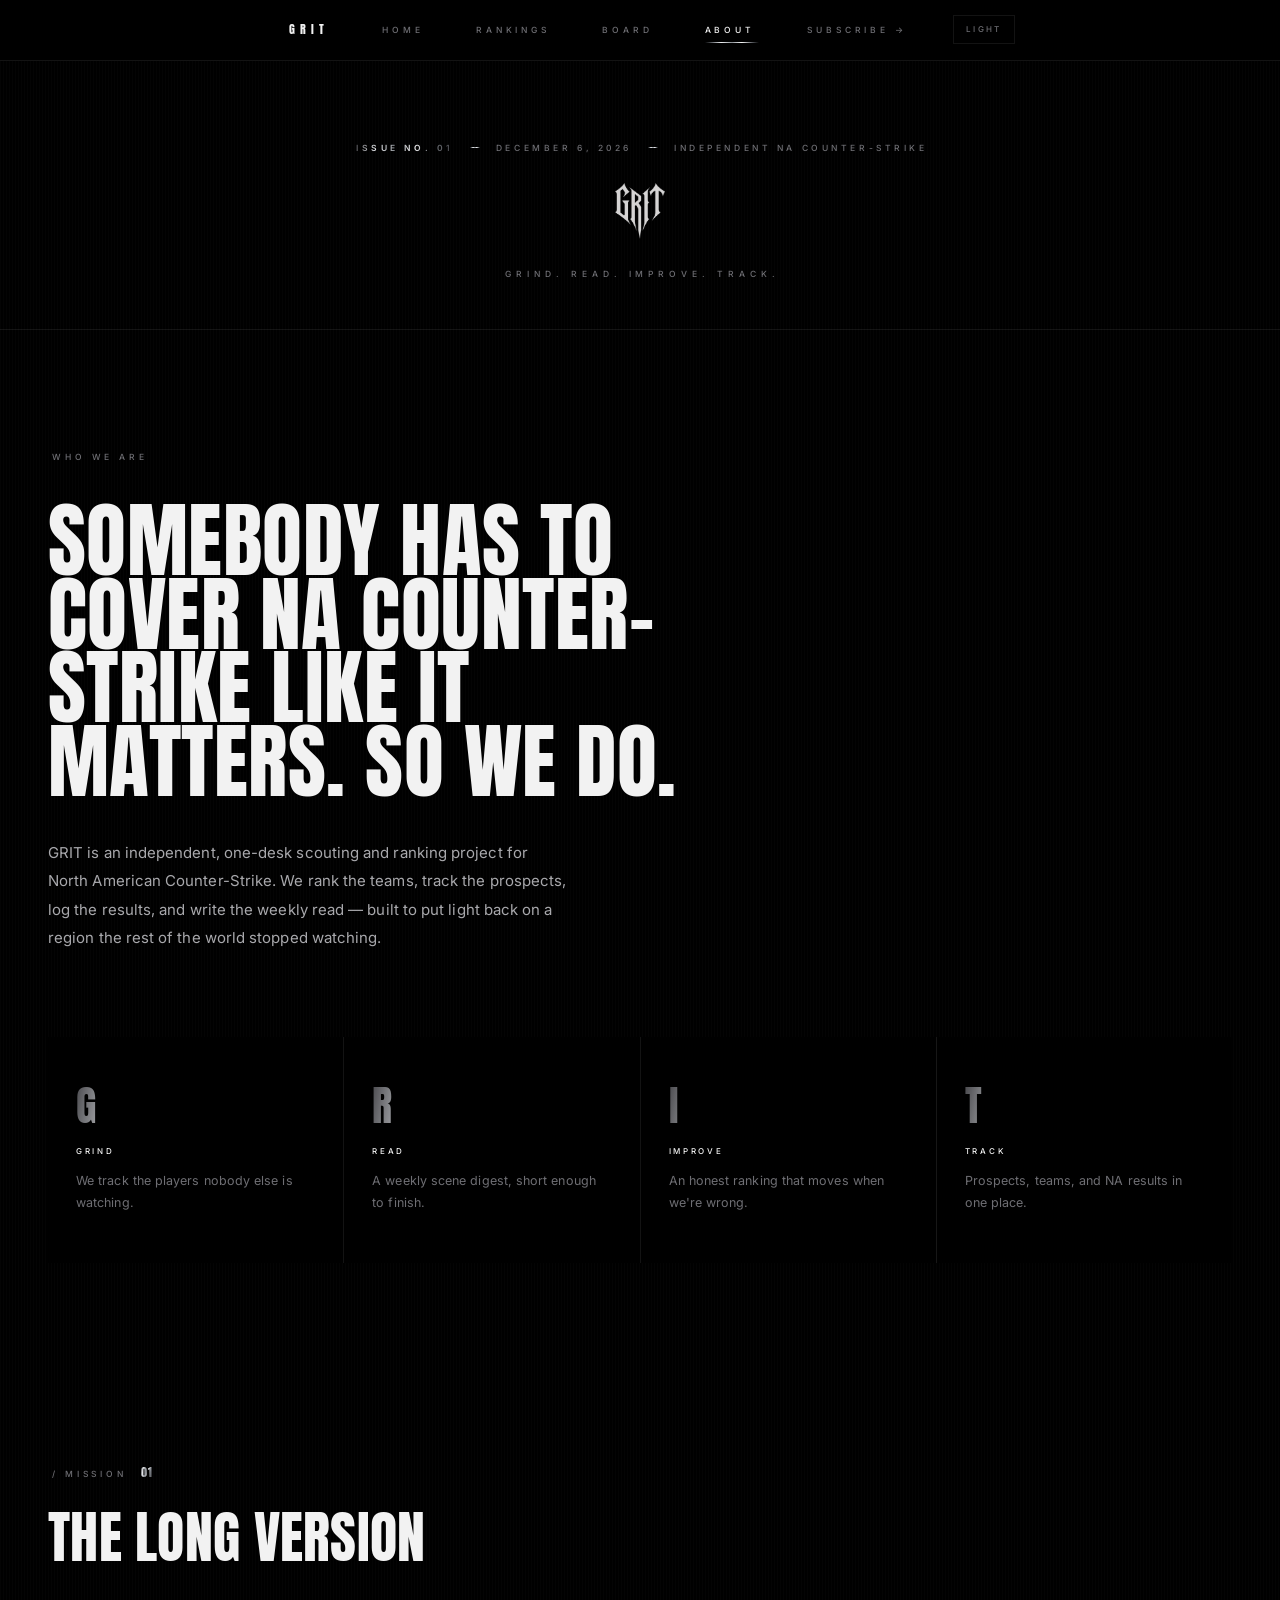
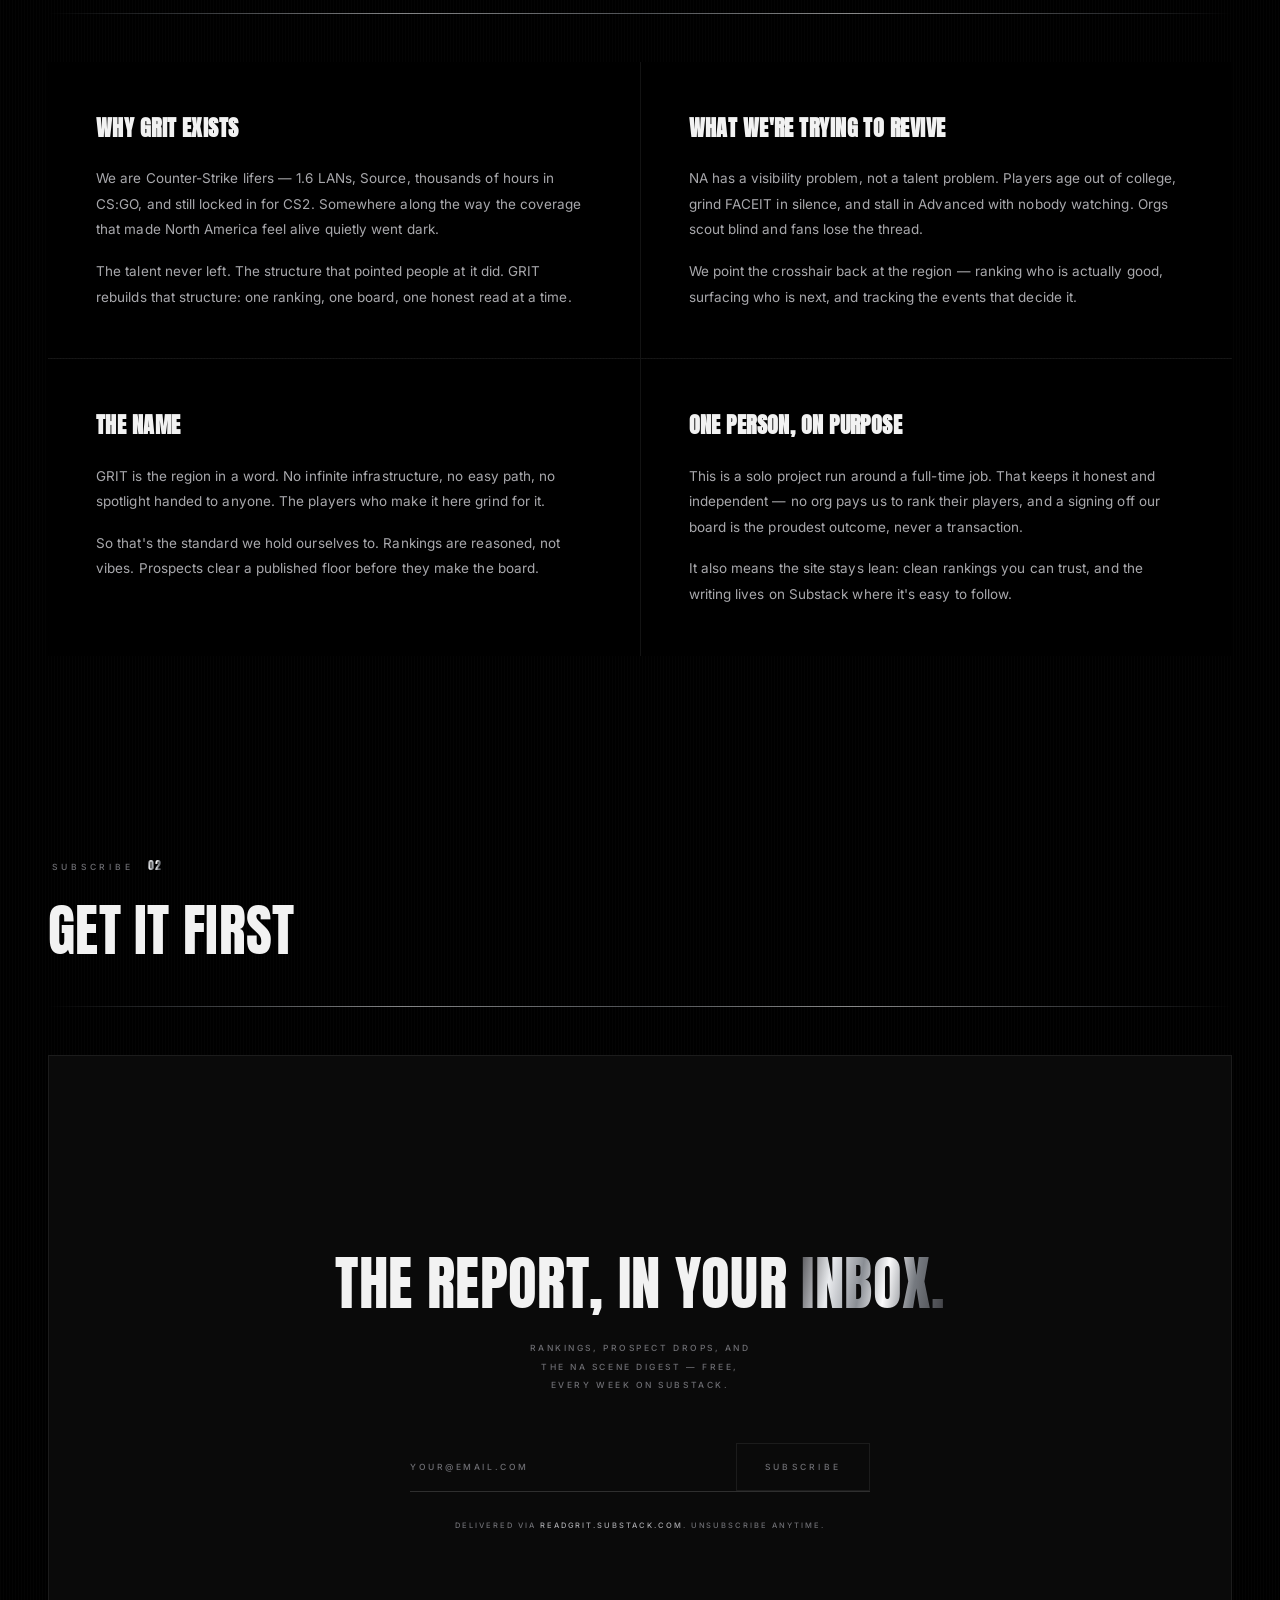
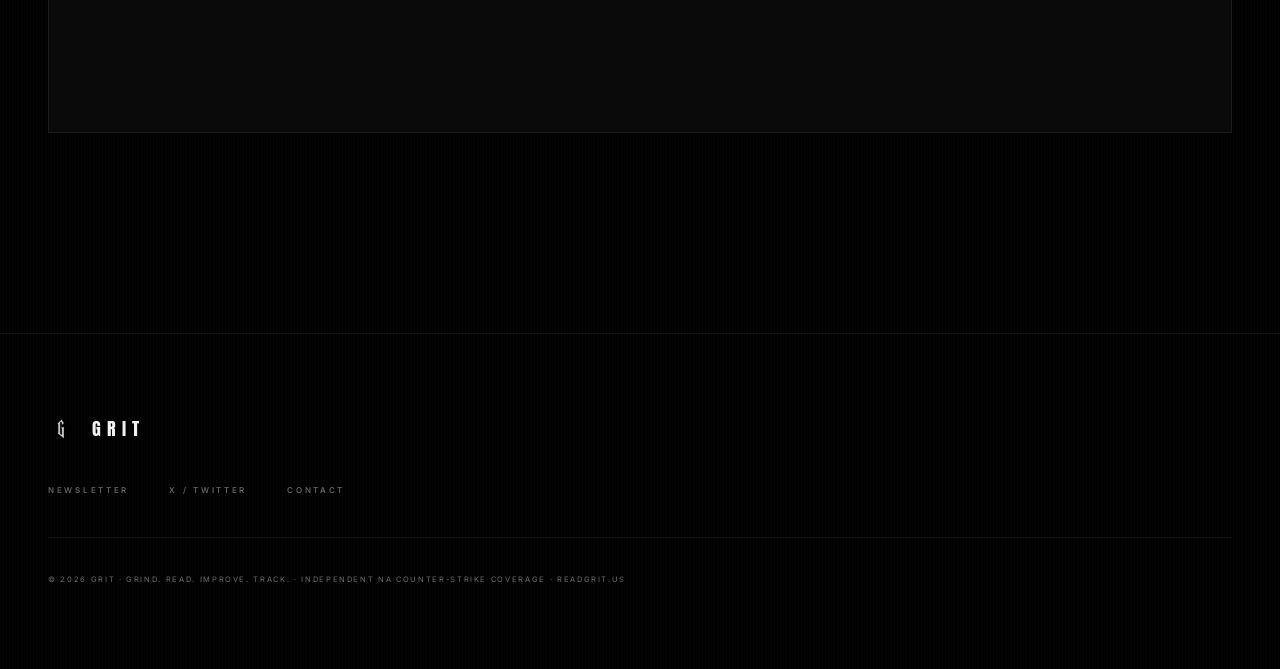
==== commit 749ddd5d: "Add files via upload" ====
--- a/about.html
+++ b/about.html
@@ -12,9 +12,16 @@
 <link rel="preconnect" href="https://fonts.googleapis.com">
 <link rel="preconnect" href="https://fonts.gstatic.com" crossorigin>
 <link href="https://fonts.googleapis.com/css2?family=Anton&family=Inter:wght@400;500;600&display=swap" rel="stylesheet">
-<link rel="stylesheet" href="styles.css">
+<link rel="stylesheet" href="styles.css?v=4">
 </head>
 <body>
+<nav class="strip" aria-label="Main">
+  <div class="wrap">
+    <a href="index.html" class="brand-link">GRIT</a><a href="index.html">Home</a><a href="teams.html">Rankings</a><a href="board.html">Board</a><a href="about.html" class="active">About</a>
+    <a class="external" data-substack-href href="#" target="_blank" rel="noopener">Subscribe &rarr;</a>
+    <button class="theme-toggle" data-theme-toggle aria-label="Toggle color theme"><span data-theme-label>Light</span></button>
+  </div>
+</nav>
 <header class="masthead">
   <div class="wrap mast-center">
     <div class="issue-line">
@@ -29,13 +36,6 @@
     <div class="mast-tagline" data-site-tagline></div>
   </div>
 </header>
-<nav class="strip" aria-label="Main">
-  <div class="wrap">
-    <a href="index.html" class="brand-link">GRIT</a><a href="index.html">Home</a><a href="teams.html">Rankings</a><a href="board.html">Board</a><a href="about.html" class="active">About</a>
-    <a class="external" data-substack-href href="#" target="_blank" rel="noopener">Subscribe &rarr;</a>
-    <button class="theme-toggle" data-theme-toggle aria-label="Toggle color theme"><span data-theme-label>Light</span></button>
-  </div>
-</nav>
 <main class="page">
   <div id="about-root"></div>
 
@@ -64,7 +64,7 @@
     <div class="footer-copy">&copy; <span data-year>2026</span> GRIT &middot; Grind. Read. Improve. Track. &middot; Independent NA Counter-Strike coverage &middot; readgrit.us</div>
   </div>
 </footer>
-<script src="data.js"></script>
-<script src="app.js"></script>
+<script src="data.js?v=4"></script>
+<script src="app.js?v=4"></script>
 </body>
 </html>
--- a/styles.css
+++ b/styles.css
@@ -623,3 +623,82 @@
 }
 nav.strip a.brand-link::after { display: none; }
 @media (max-width: 700px) { nav.strip a.brand-link { padding-left: 0; } }
+
+/* ==========================================================================
+   SPACING SCALE + COVER
+   One rhythm for the whole site. Space is the luxury.
+   ========================================================================== */
+:root {
+  --s1: 8px;  --s2: 16px; --s3: 28px; --s4: 48px;
+  --s5: 80px; --s6: 128px; --s7: 200px;
+}
+@media (max-width: 700px) {
+  :root { --s4: 32px; --s5: 52px; --s6: 76px; --s7: 104px; }
+}
+
+/* ---- COVER (home only) ------------------------------------------------- */
+.masthead.cover { border-bottom: none; }
+.cover-inner {
+  min-height: calc(100vh - 61px);              /* full view, minus the nav */
+  display: flex; flex-direction: column; align-items: center; justify-content: center;
+  text-align: center; gap: var(--s4); padding: var(--s6) var(--gut);
+}
+.cover-inner .mast-wordmark { height: clamp(72px, 11vw, 148px); }
+.cover-title {
+  font-family: var(--f-display); font-weight: 400; text-transform: uppercase;
+  font-size: clamp(38px, 6.6vw, 104px); line-height: .9; letter-spacing: .006em;
+  margin: 0; max-width: 16ch; color: var(--ink);
+}
+.cover-actions { display: flex; gap: var(--s4); flex-wrap: wrap; justify-content: center; }
+.cover-inner .cover-scroll { margin: var(--s2) 0 0; height: 72px; }
+
+/* inner pages: slim brand block, not a cover */
+.masthead:not(.cover) .mast-center { padding: var(--s5) 0 var(--s4); gap: var(--s3); }
+.masthead:not(.cover) .mast-wordmark { height: clamp(40px, 4.4vw, 56px); }
+
+/* ---- APPLY THE SCALE --------------------------------------------------- */
+.page { padding-bottom: var(--s7); }
+.cover-figure { margin-top: var(--s5); }
+.section-head { padding-top: var(--s7); margin-bottom: var(--s4); }
+.section-head h2 { margin-top: var(--s3); }
+.section-head .rule { margin-top: var(--s4); }
+
+/* "On The Cover" block: cards + stats, evenly ranked */
+#home-hero.hero { display: grid; gap: 1px; background: var(--line-2); padding: 0; border: 1px solid var(--line-2); }
+#home-hero .hero-side { display: grid; grid-template-columns: 1fr 1fr; gap: 1px; margin: 0; background: var(--line-2); }
+#home-hero .hud-card { border: none; background: var(--bg); padding: var(--s4) var(--s3); }
+#home-hero .mini-stats { background: var(--line-2); gap: 1px; }
+#home-hero .mini-stat { padding: var(--s4) var(--s3); }
+.mini-stats { grid-template-columns: repeat(4, 1fr); }
+
+/* breathing room inside the dense blocks */
+.rank-row { padding-left: var(--s3); padding-right: var(--s3); min-height: 96px; }
+.tier-band { padding: var(--s5) var(--s3) var(--s2); }
+.result-event, .result-line, .result-note { padding-left: var(--s3); padding-right: var(--s3); }
+.post-card { padding: var(--s4) var(--s3); }
+.about-block { padding: var(--s4); }
+.pillar { padding: var(--s4) var(--s3); }
+.floor-box { padding: var(--s4); }
+.sub-box { padding: var(--s7) var(--gut); }
+footer { padding: var(--s5) 0 var(--s5); }
+
+@media (max-width: 820px) {
+  #home-hero .hero-side { grid-template-columns: 1fr; }
+  .mini-stats { grid-template-columns: repeat(2, 1fr); }
+}
+@media (max-width: 700px) {
+  .cover-inner { min-height: calc(100vh - 55px); gap: var(--s3); padding: var(--s5) var(--gut); }
+  .cover-actions { gap: var(--s3); }
+  .rank-row { min-height: 76px; padding-left: var(--s2); padding-right: var(--s2); }
+}
+
+/* cover must fit one screen — scale to viewport, not to fixed sizes */
+.cover-inner {
+  min-height: calc(100svh - 61px);
+  padding: var(--s4) var(--gut);
+  gap: clamp(20px, 3.2vh, 40px);
+}
+.cover-inner .mast-wordmark { height: clamp(52px, 9vh, 104px); }
+.cover-title { font-size: clamp(34px, 5.6vw, 82px); }
+.cover-inner .cover-scroll { height: clamp(34px, 6vh, 64px); margin: 0; }
+@media (max-width: 700px) { .cover-inner { min-height: calc(100svh - 55px); } }
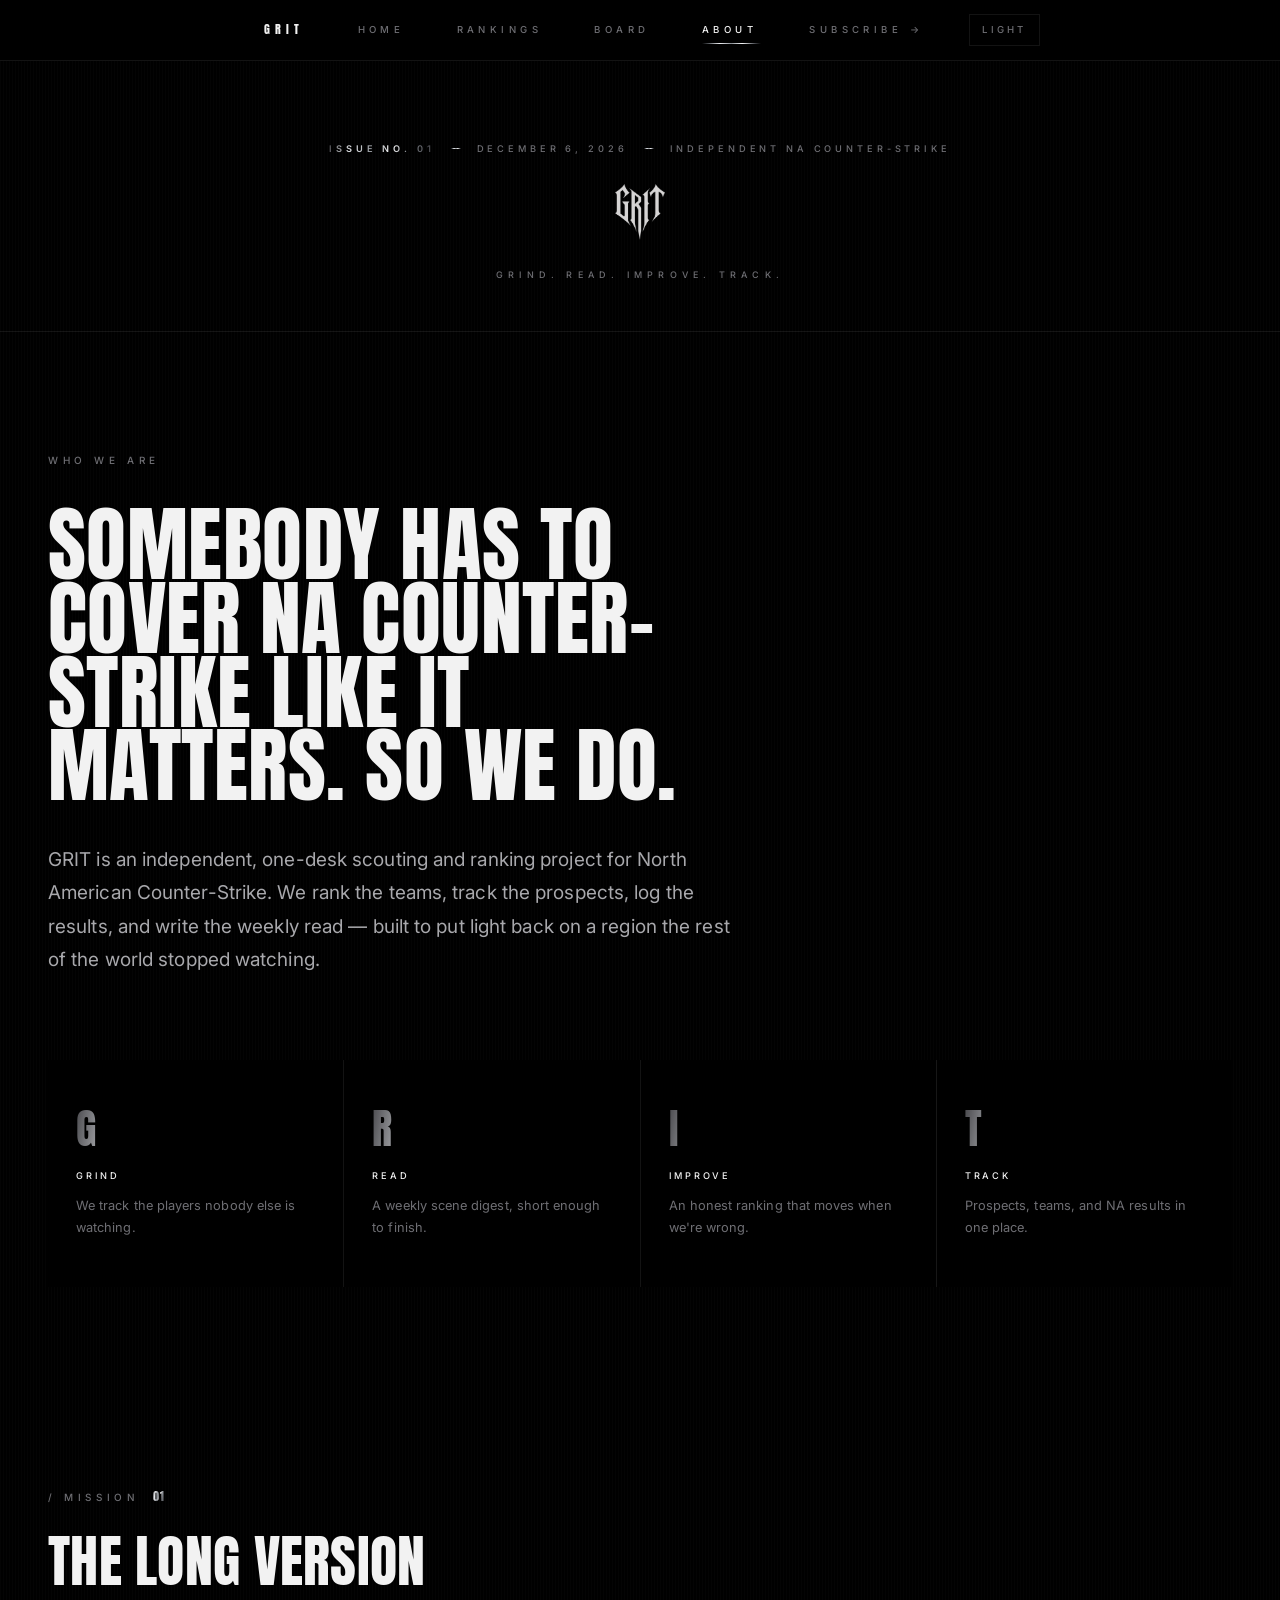
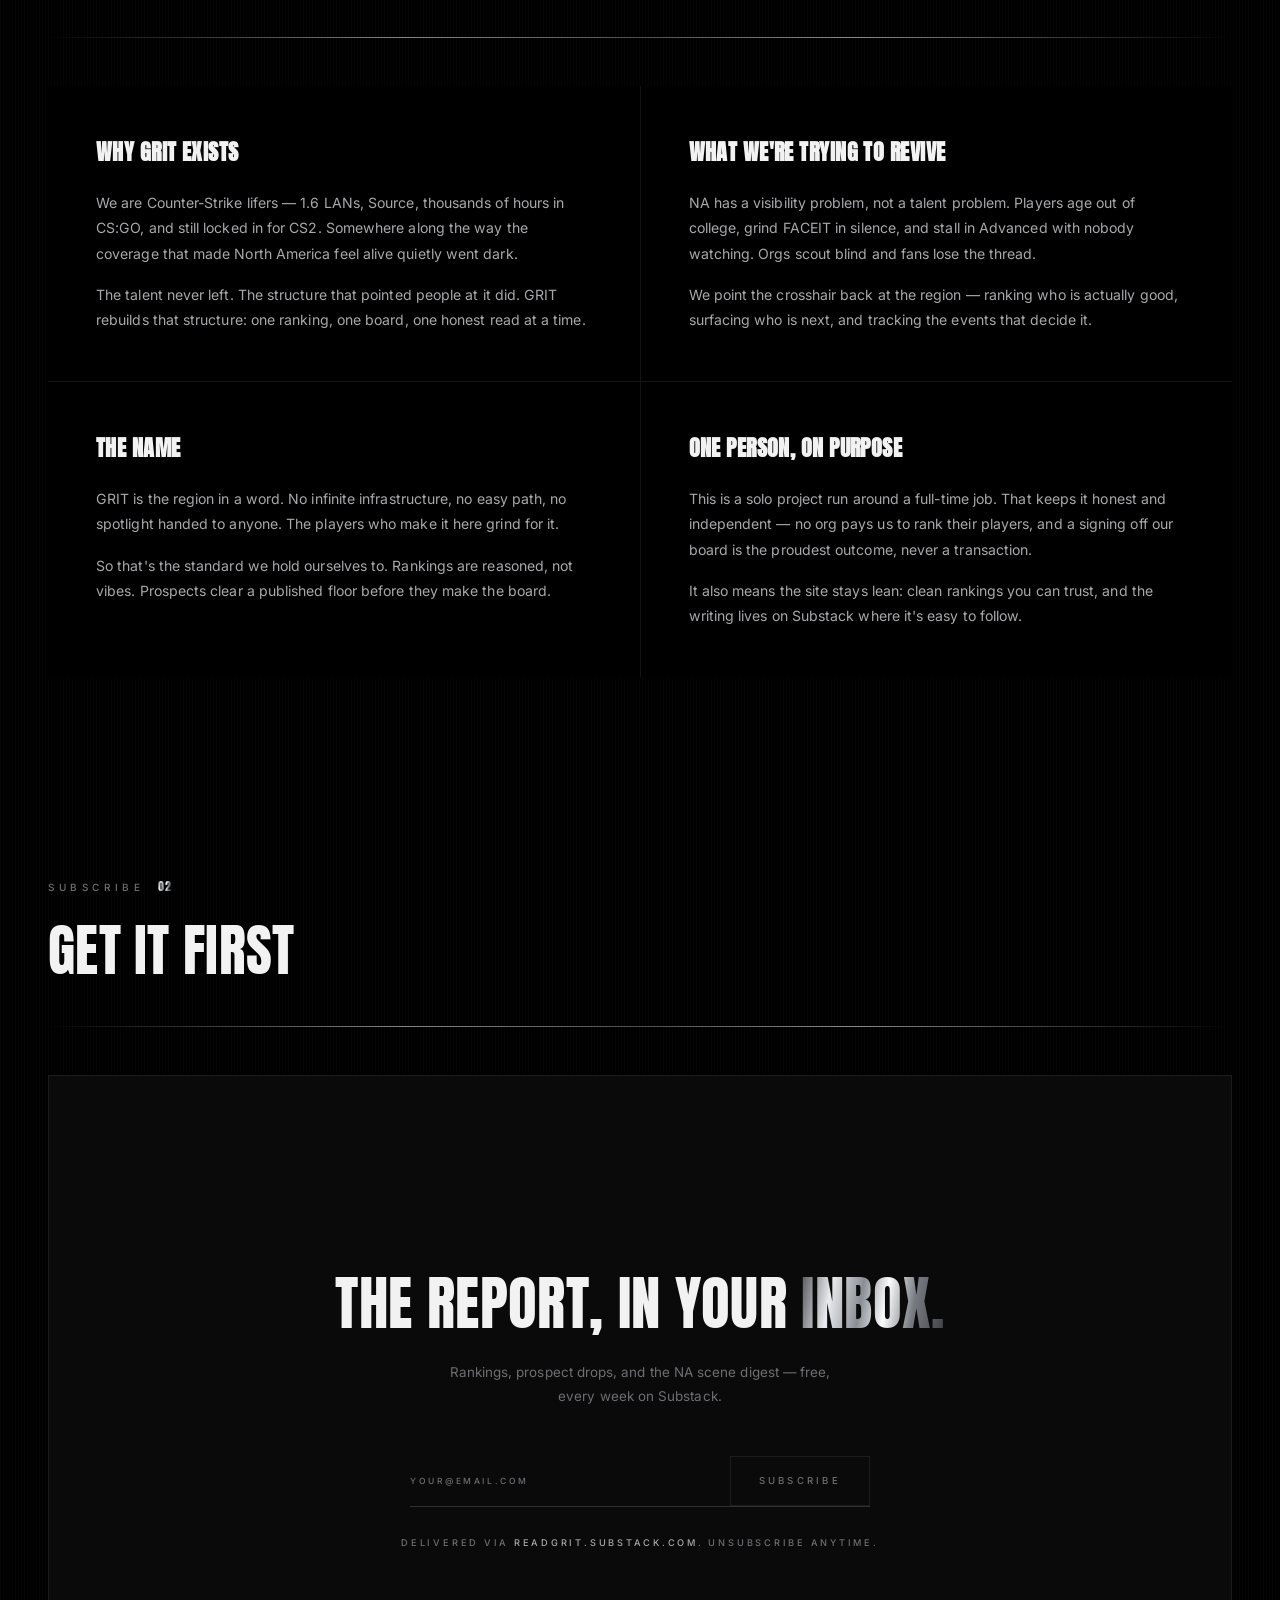
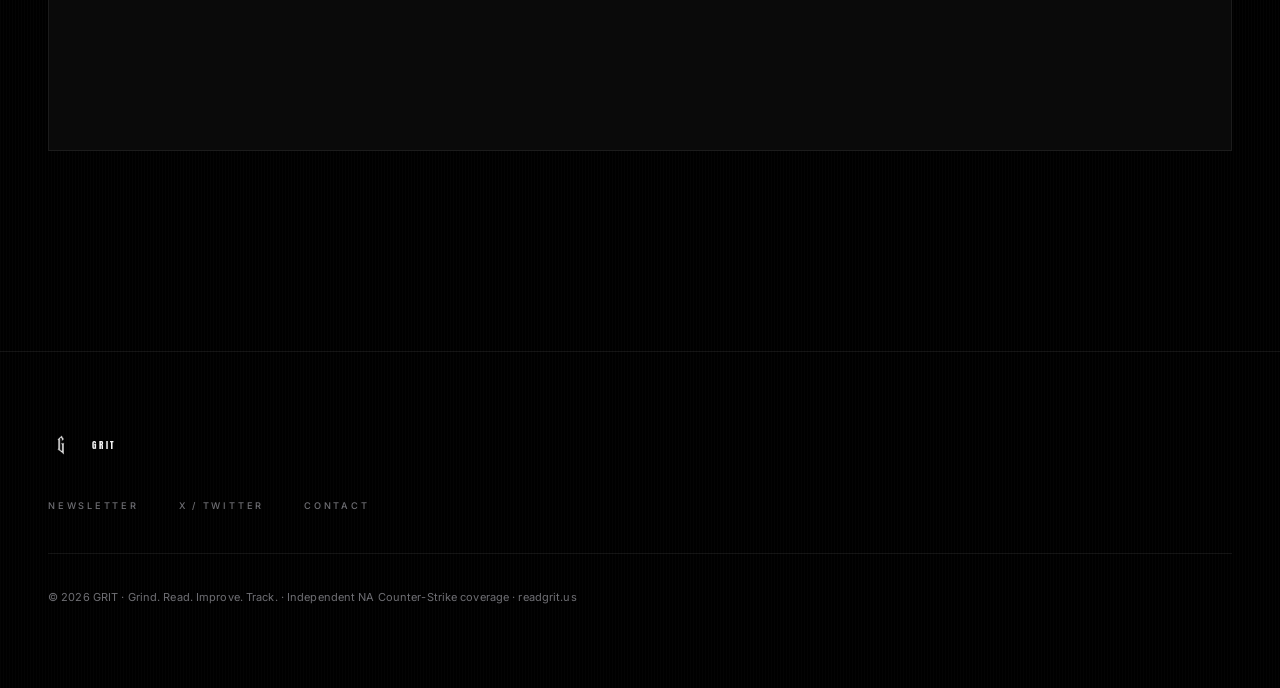
==== commit 8778add2: "Add files via upload" ====
--- a/about.html
+++ b/about.html
@@ -12,7 +12,7 @@
 <link rel="preconnect" href="https://fonts.googleapis.com">
 <link rel="preconnect" href="https://fonts.gstatic.com" crossorigin>
 <link href="https://fonts.googleapis.com/css2?family=Anton&family=Inter:wght@400;500;600&display=swap" rel="stylesheet">
-<link rel="stylesheet" href="styles.css?v=4">
+<link rel="stylesheet" href="styles.css?v=5">
 </head>
 <body>
 <nav class="strip" aria-label="Main">
@@ -64,7 +64,7 @@
     <div class="footer-copy">&copy; <span data-year>2026</span> GRIT &middot; Grind. Read. Improve. Track. &middot; Independent NA Counter-Strike coverage &middot; readgrit.us</div>
   </div>
 </footer>
-<script src="data.js?v=4"></script>
-<script src="app.js?v=4"></script>
+<script src="data.js?v=5"></script>
+<script src="app.js?v=5"></script>
 </body>
 </html>
--- a/styles.css
+++ b/styles.css
@@ -702,3 +702,124 @@
 .cover-title { font-size: clamp(34px, 5.6vw, 82px); }
 .cover-inner .cover-scroll { height: clamp(34px, 6vh, 64px); margin: 0; }
 @media (max-width: 700px) { .cover-inner { min-height: calc(100svh - 55px); } }
+
+/* ==========================================================================
+   DEVICE OPTIMIZATION — phone / tablet / laptop / desktop
+   Principles:
+   1. Uppercase micro-tracking is for SINGLE-LINE LABELS only.
+      Multi-line copy gets real size, normal case, real line-height.
+   2. Type scales fluidly with the viewport (clamp), never fixed-tiny.
+   3. Touch targets >= 44px. Detail reachable without hover.
+   ========================================================================== */
+
+/* ---- 1. Readable copy everywhere (was tracked micro-caps) -------------- */
+.lede-note, .sub-deck, .result-note, .legend-desc, .floor-intro, .pillar .pd, .about-hero .lede {
+  text-transform: none;
+  letter-spacing: .005em;
+  font-weight: 400;
+  color: var(--ink-soft);
+}
+.lede-note { font-size: clamp(13px, 1.05vw, 15px); line-height: 1.75; max-width: 68ch; }
+.sub-deck  { font-size: clamp(13px, 1.05vw, 15px); line-height: 1.8; color: var(--muted); max-width: 50ch; }
+.result-note { font-size: clamp(12px, .95vw, 13px); line-height: 1.65; color: var(--muted); }
+.legend-desc { font-size: clamp(12px, .95vw, 13px); line-height: 1.6; color: var(--muted); }
+.floor-intro { font-size: clamp(13px, 1vw, 14.5px); line-height: 1.7; color: var(--muted); }
+.pillar .pd  { font-size: clamp(12.5px, 1vw, 13.5px); line-height: 1.7; color: var(--muted); }
+.about-hero .lede { font-size: clamp(15px, 1.5vw, 19px); line-height: 1.75; }
+.post-excerpt { font-size: clamp(13px, 1vw, 14px); line-height: 1.7; }
+.about-block p { font-size: clamp(13.5px, 1.1vw, 15px); line-height: 1.8; }
+.footer-copy { text-transform: none; letter-spacing: .01em; font-size: 11px; line-height: 1.8; }
+
+/* ---- 2. Fluid label scale (single-line labels keep the aesthetic) ------ */
+.section-head .eyebrow, .lead-eyebrow, .about-kicker {
+  font-size: clamp(9.5px, .78vw, 10.5px);
+  letter-spacing: clamp(.18em, .5vw, .46em);
+  padding-left: 0;
+}
+.issue-line { font-size: clamp(9px, .72vw, 10px); letter-spacing: clamp(.16em, .45vw, .42em); padding-left: 0; }
+.mast-meaning { font-size: clamp(9px, .7vw, 10px); letter-spacing: clamp(.2em, .55vw, .58em); padding-left: 0; }
+.hud-card-label, .feat-detail, .feat-points .l, .mini-stat .l, .r-stat .l, .r-points .l,
+.post-cat, .post-meta, .legend-name, .pillar .pn, .footer-link, .footer-title,
+.role-tag, .status-pill, .vrs-ref, .sub-fine, .liq-credit, .figure-cap, .tier-band .td {
+  font-size: clamp(9px, .72vw, 10px);
+  letter-spacing: clamp(.14em, .4vw, .3em);
+}
+.btn, .sub-go, .btn-ghost, .vt, .chip, .div-select, .search-field input, .theme-toggle {
+  font-size: clamp(9.5px, .75vw, 10.5px);
+  letter-spacing: clamp(.16em, .42vw, .34em);
+}
+nav.strip a { font-size: clamp(9.5px, .75vw, 10.5px); letter-spacing: clamp(.2em, .5vw, .46em); }
+
+/* ---- 3. Touch targets ------------------------------------------------- */
+@media (pointer: coarse) {
+  .vt, .chip, .div-select { min-height: 46px; display: inline-flex; align-items: center; }
+  .btn, .sub-go, .btn-ghost { min-height: 48px; }
+  nav.strip a { min-height: 48px; display: inline-flex; align-items: center; }
+  .theme-toggle { min-height: 40px; }
+  .footer-link { padding: 6px 0; }
+}
+
+/* ---- 4. Detail reachable without hover (tap to open) ------------------- */
+.rank-row.is-tappable { cursor: pointer; }
+.rank-row.open .r-name .sub { max-height: 60px; opacity: 1; margin-top: 10px; }
+.rank-row.open .r-desc { max-height: 140px; opacity: 1; margin-top: 8px; }
+.row-more {
+  display: none; width: 22px; height: 22px; align-items: center; justify-content: center;
+  border: 1px solid var(--line-2); color: var(--muted); font-size: 11px; line-height: 1;
+  transition: transform .4s var(--ease), color .4s var(--ease);
+}
+.rank-row.open .row-more { transform: rotate(45deg); color: var(--ink); }
+@media (pointer: coarse) {
+  .row-more { display: inline-flex; }
+  .grit-row { grid-template-columns: 42px 26px 1fr auto 22px; }
+  .vrs-row  { grid-template-columns: 42px 1fr auto 22px; }
+  .board-row { grid-template-columns: 42px 24px 1fr auto 22px; }
+  .rank-row { min-height: 84px; align-items: center; }
+  .rank-row.open { align-items: start; padding-top: 18px; padding-bottom: 18px; }
+  .rank-row.open .r-num, .rank-row.open .r-move, .rank-row.open .vrs-ref,
+  .rank-row.open .row-more, .rank-row.open .role-cell, .rank-row.open .status-cell { padding-top: 4px; }
+  .r-desc { letter-spacing: .01em; text-transform: none; font-size: 13px; line-height: 1.6; }
+  .r-name .sub { letter-spacing: .12em; font-size: 9.5px; }
+}
+
+/* ---- 5. Tablet (portrait + landscape) --------------------------------- */
+@media (min-width: 701px) and (max-width: 1024px) {
+  :root { --gut: 32px; }
+  .legend, .results-strip { grid-template-columns: repeat(2, 1fr); }
+  .posts-grid { grid-template-columns: repeat(2, 1fr); }
+  .posts-grid > :last-child:nth-child(odd) { grid-column: 1 / -1; }
+  .pillars { grid-template-columns: repeat(2, 1fr); }
+  .mini-stats { grid-template-columns: repeat(4, 1fr); }
+  #home-hero .hero-side { grid-template-columns: 1fr 1fr; }
+  .grit-row { grid-template-columns: 52px 30px 34px 1fr auto; }
+  .rank-row { min-height: 88px; }
+}
+
+/* ---- 6. Phone ---------------------------------------------------------- */
+@media (max-width: 700px) {
+  body { font-size: 15px; }
+  .cover-title { font-size: clamp(32px, 9.4vw, 46px); line-height: .94; max-width: 12ch; }
+  .cover-actions { width: 100%; gap: 0; flex-direction: column; }
+  .cover-actions .btn { width: 100%; }
+  .section-head h2 { font-size: clamp(26px, 7.4vw, 34px); }
+  .section-head { grid-template-columns: 1fr; }
+  .section-head .link { grid-column: 1; justify-self: start; margin-top: 14px; }
+  .r-num { font-size: 22px; }
+  .r-name .nm { font-size: 17px; }
+  .mini-stat .v { font-size: 30px; }
+  .sub-box { padding: var(--s6) 20px; }
+  .controls { gap: 0; }
+  .search-field { width: 100%; flex: 1 0 100%; border-bottom: 1px solid var(--line-2); }
+  .filter-group { width: 100%; }
+  .chip { flex: 1; justify-content: center; border-left: none; border-right: 1px solid var(--line-2); }
+  .div-select { width: 100%; border-left: none; border-top: 1px solid var(--line-2); }
+}
+
+/* ---- 7. Large desktop -------------------------------------------------- */
+@media (min-width: 1600px) { :root { --gut: 64px; } }
+
+/* cover height derives from the REAL nav height (set by app.js), with a
+   sane fallback if JS hasn't run yet */
+:root { --nav-h: 61px; }
+.cover-inner { min-height: calc(100svh - var(--nav-h)); }
+@media (max-width: 700px) { .cover-inner { min-height: calc(100svh - var(--nav-h)); } }
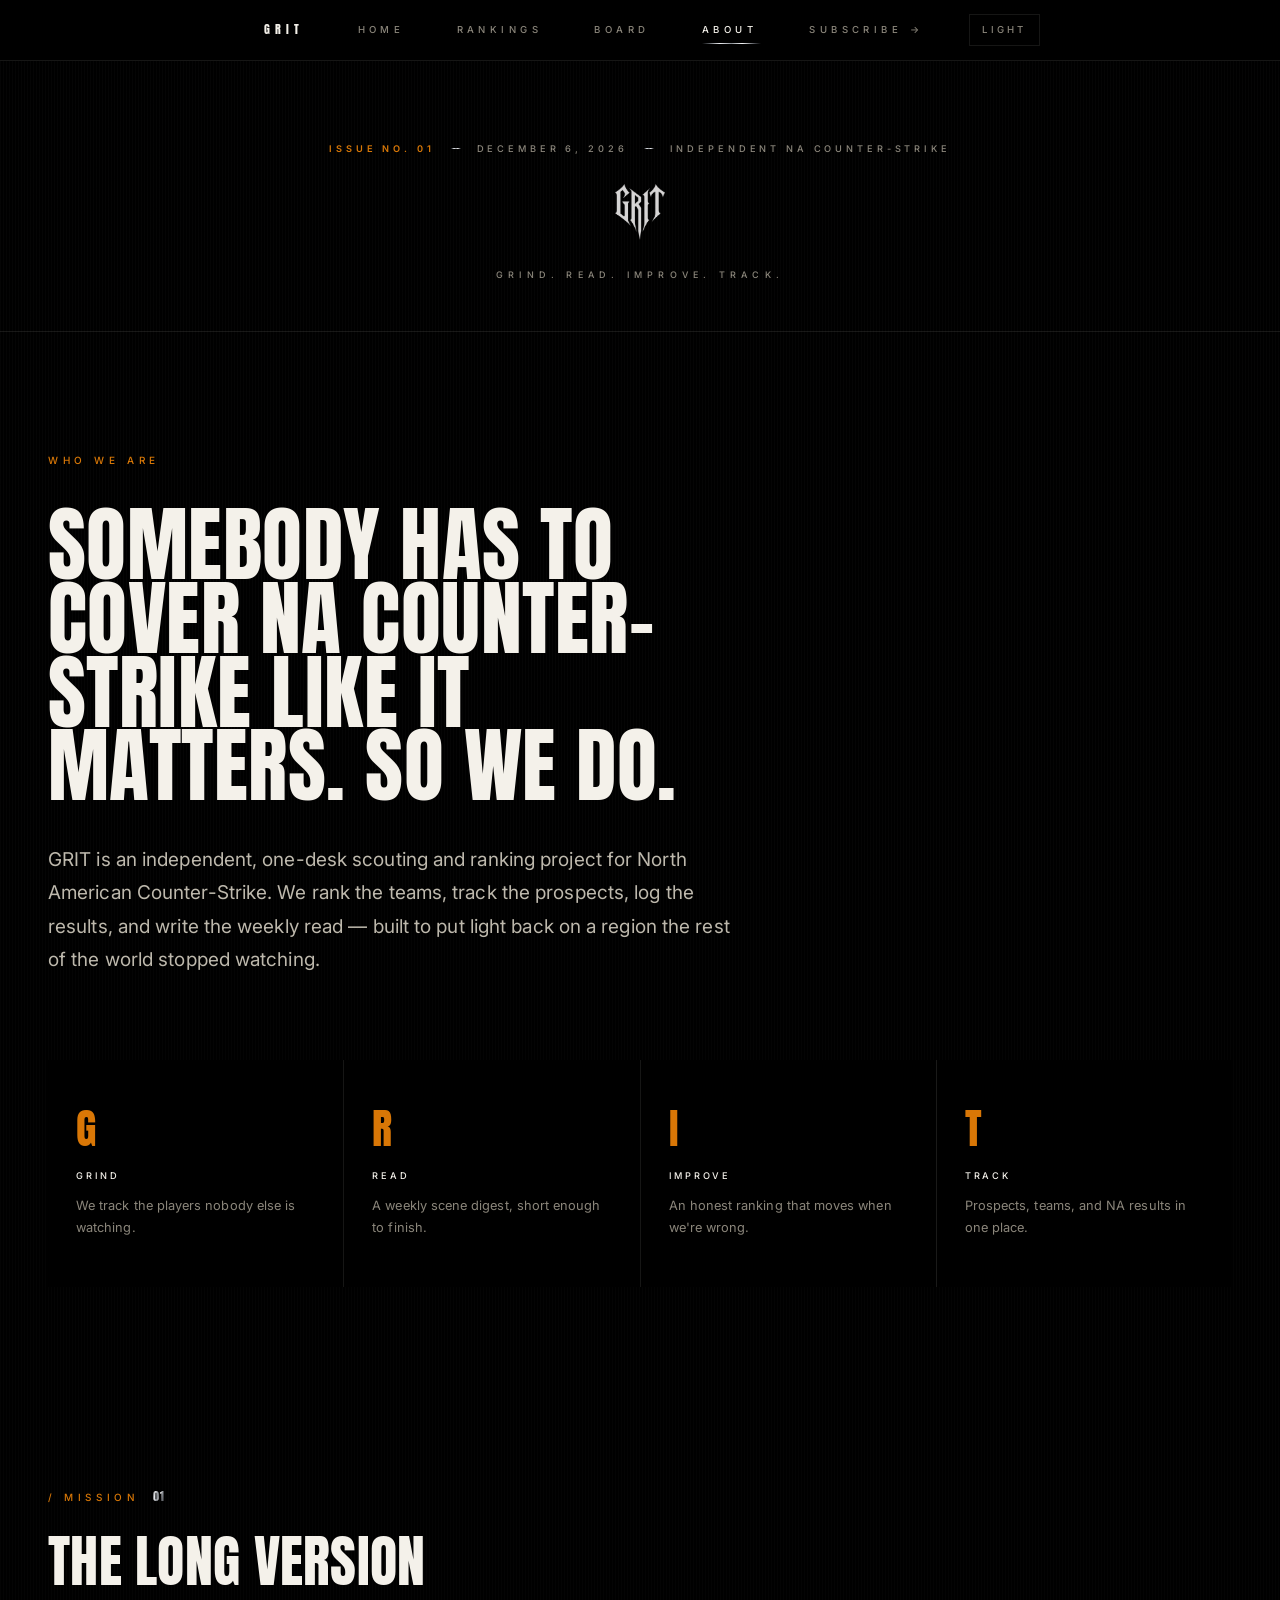
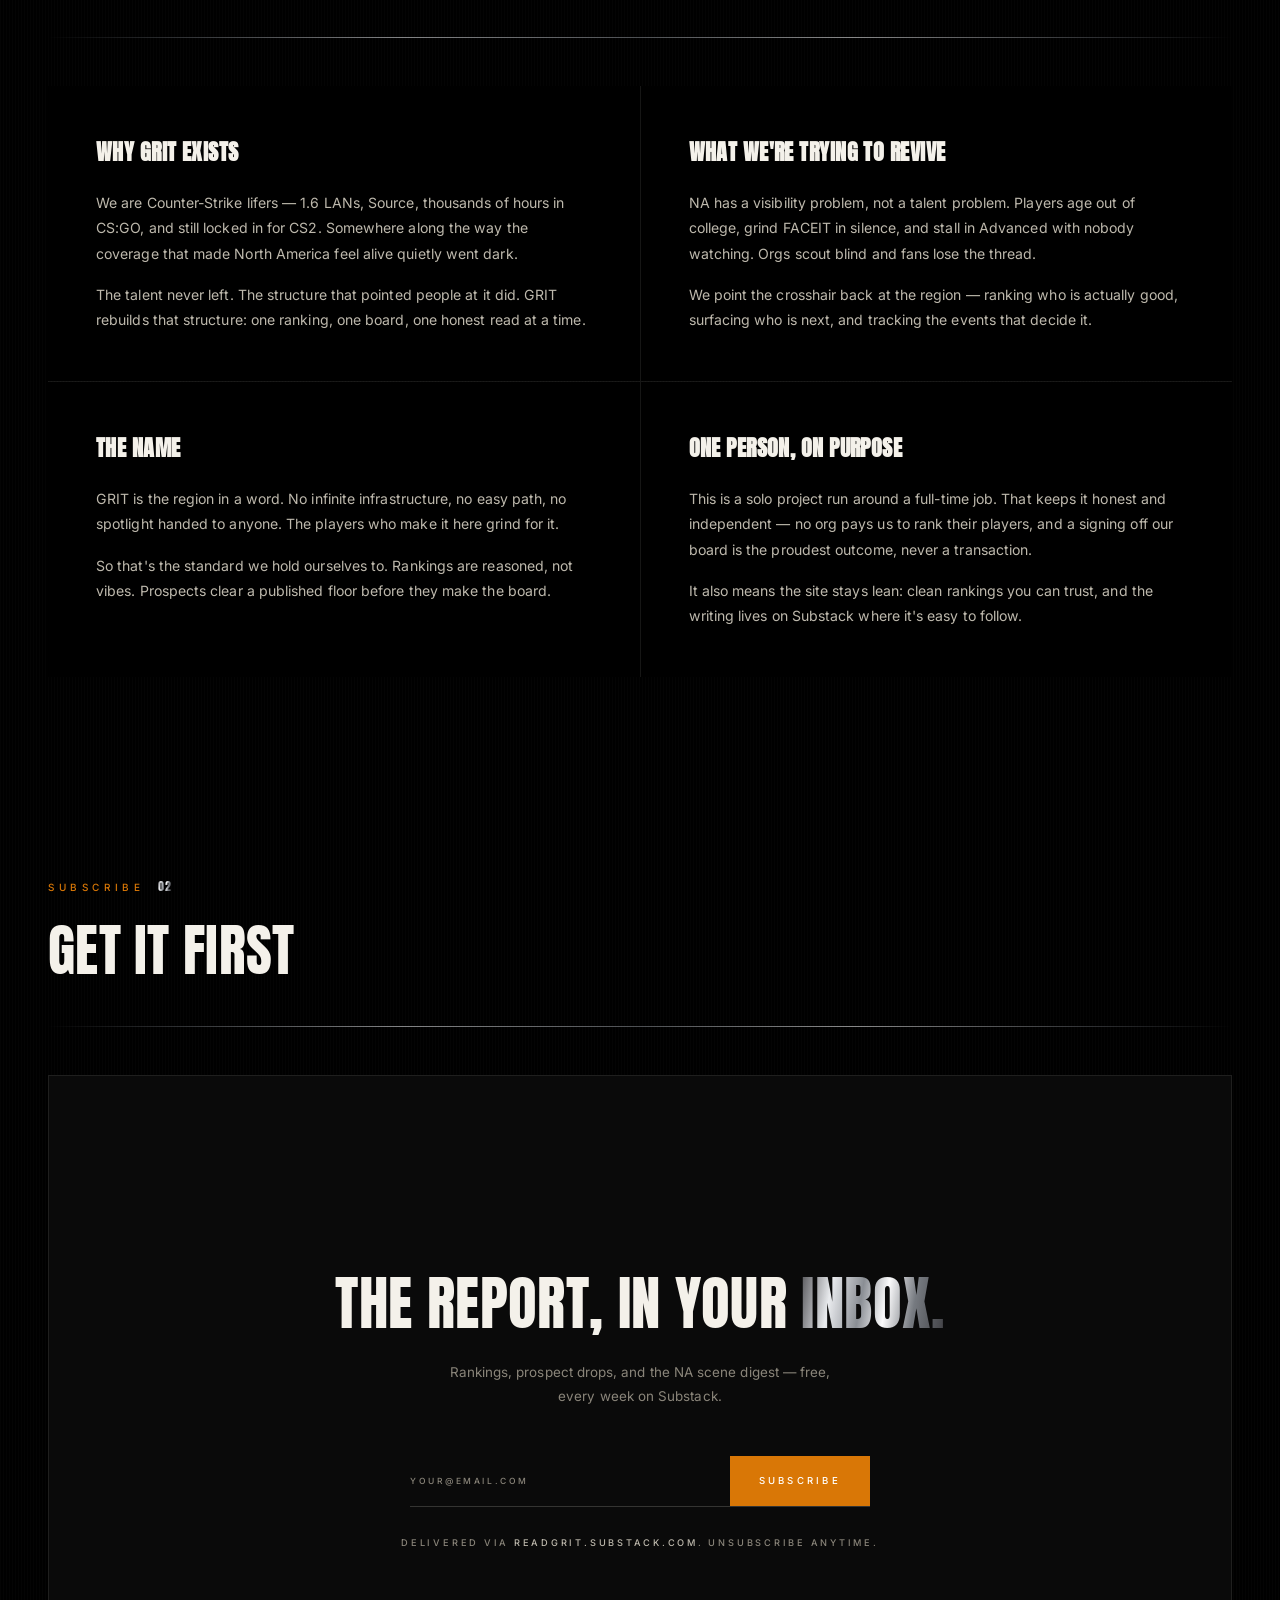
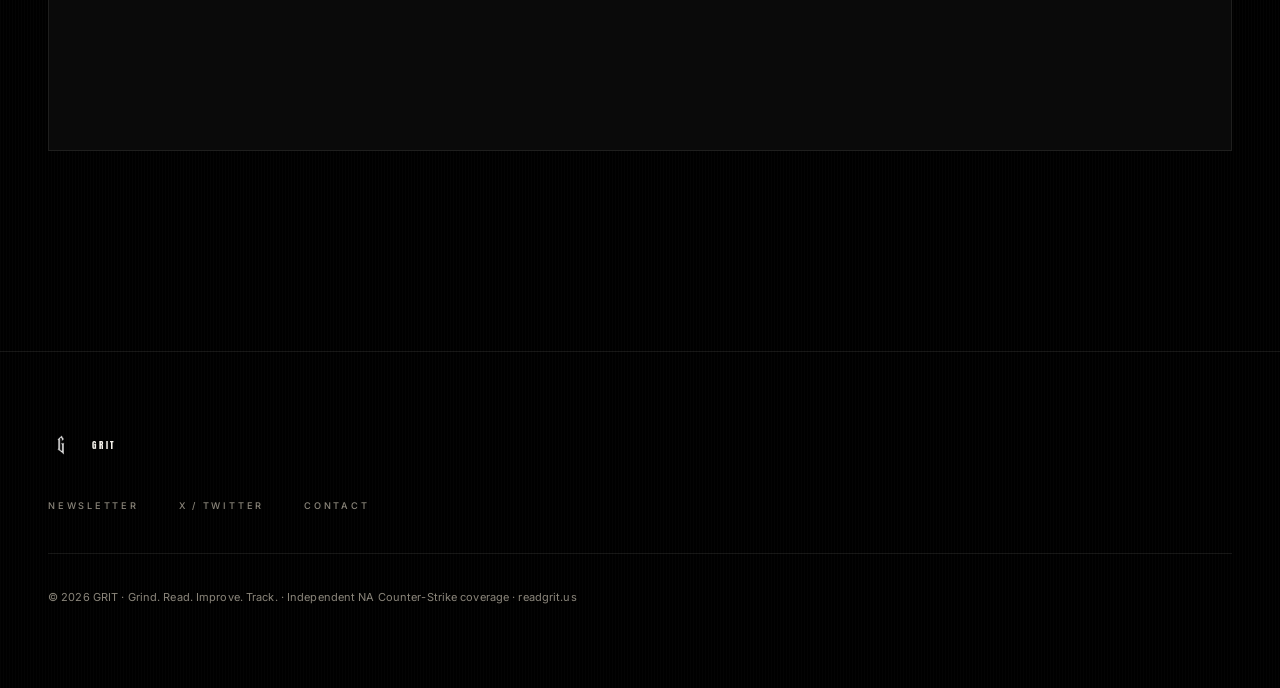
==== commit af568540: "Add files via upload" ====
--- a/about.html
+++ b/about.html
@@ -12,7 +12,7 @@
 <link rel="preconnect" href="https://fonts.googleapis.com">
 <link rel="preconnect" href="https://fonts.gstatic.com" crossorigin>
 <link href="https://fonts.googleapis.com/css2?family=Anton&family=Inter:wght@400;500;600&display=swap" rel="stylesheet">
-<link rel="stylesheet" href="styles.css?v=5">
+<link rel="stylesheet" href="styles.css?v=8">
 </head>
 <body>
 <nav class="strip" aria-label="Main">
@@ -64,7 +64,7 @@
     <div class="footer-copy">&copy; <span data-year>2026</span> GRIT &middot; Grind. Read. Improve. Track. &middot; Independent NA Counter-Strike coverage &middot; readgrit.us</div>
   </div>
 </footer>
-<script src="data.js?v=5"></script>
-<script src="app.js?v=5"></script>
+<script src="data.js?v=8"></script>
+<script src="app.js?v=8"></script>
 </body>
 </html>
--- a/styles.css
+++ b/styles.css
@@ -823,3 +823,194 @@
 :root { --nav-h: 61px; }
 .cover-inner { min-height: calc(100svh - var(--nav-h)); }
 @media (max-width: 700px) { .cover-inner { min-height: calc(100svh - var(--nav-h)); } }
+
+/* ==========================================================================
+   LANDING PAGE — content first
+   No full-screen cover. The brand is a bar; the ranking is the hero.
+   ========================================================================== */
+.mast-bar {
+  display: flex; align-items: center; justify-content: space-between; gap: var(--s3);
+  padding: var(--s3) var(--gut);
+}
+.mast-bar .mast-wordmark { height: clamp(30px, 2.6vw, 40px); margin: 0; }
+.mast-bar .issue-line { justify-content: flex-end; }
+
+/* opening: ranking left, this-issue rail right */
+.opening {
+  display: grid; grid-template-columns: minmax(0, 1.55fr) minmax(300px, .95fr);
+  gap: var(--s4); align-items: start; padding-top: var(--s4);
+}
+.opening-main { min-width: 0; }
+.opening-side { display: grid; gap: var(--s2); position: sticky; top: calc(var(--nav-h) + var(--s2)); }
+.opening-side .mini-stats { grid-template-columns: 1fr 1fr; }
+.opening-side .mini-stat { padding: var(--s3) var(--s3); }
+.opening-side .mini-stat .v { font-size: clamp(24px, 2vw, 30px); }
+.opening-side .hud-card { padding: var(--s3); }
+
+/* section head that opens a page needs less air above it */
+.section-head.flush { padding-top: 0; margin-bottom: var(--s3); }
+
+/* the opening ranking rows sit tighter than the full ranking page */
+.opening .rank-row { min-height: 82px; }
+.opening .rank-row .r-desc { display: none; }        /* keep the snapshot clean */
+
+@media (max-width: 1024px) {
+  .opening { grid-template-columns: 1fr; gap: var(--s4); }
+  .opening-side { position: static; grid-template-columns: 1fr 1fr; }
+  .opening-side .mini-stats { grid-column: 1 / -1; grid-template-columns: repeat(4, 1fr); }
+}
+@media (max-width: 700px) {
+  .mast-bar { flex-direction: column; align-items: flex-start; gap: var(--s2); padding: var(--s3) var(--gut); }
+  .mast-bar .issue-line { justify-content: flex-start; }
+  .opening-side { grid-template-columns: 1fr; }
+  .opening-side .mini-stats { grid-template-columns: 1fr 1fr; }
+  .opening { padding-top: var(--s3); }
+}
+
+/* ==========================================================================
+   LOGOS ON EVERY DEVICE
+   Team logos are the only colour on a monochrome site — they must never be
+   the thing that gets dropped to save width. Restores the logo column on
+   phones/tablets and buys the space back from gaps + the stat column.
+   ========================================================================== */
+@media (max-width: 700px) {
+  .grit-row .r-logo, .grit-row .r-mono,
+  .vrs-row .r-logo, .vrs-row .r-mono { display: grid; }
+  .grit-row { grid-template-columns: 26px 30px 1fr auto; }
+  .vrs-row  { grid-template-columns: 26px 30px 1fr auto; }
+  .board-row { grid-template-columns: 26px 30px 1fr auto; }
+  .rank-row { gap: 10px; padding-left: 14px; padding-right: 14px; }
+  .r-logo, .r-mono { width: 30px; height: 30px; font-size: 8.5px; }
+  .r-num { font-size: 19px; }
+  .r-move { display: none; }                    /* movement rides in the VRS cell */
+  .r-name .nm { font-size: 15.5px; line-height: 1.1; }
+  .vrs-ref { font-size: 9px; letter-spacing: .08em; }
+}
+/* touch grids (tablet + phone) keep the logo AND the tap affordance */
+@media (pointer: coarse) {
+  .grit-row .r-logo, .grit-row .r-mono,
+  .vrs-row .r-logo, .vrs-row .r-mono,
+  .board-row .r-logo, .board-row .r-mono { display: grid; }
+  .grit-row { grid-template-columns: 30px 34px 1fr auto 18px; }
+  .vrs-row  { grid-template-columns: 30px 34px 1fr auto 18px; }
+  .board-row { grid-template-columns: 30px 34px 1fr auto 18px; }
+  .row-more { width: 18px; height: 18px; font-size: 10px; }
+}
+@media (pointer: coarse) and (min-width: 701px) {
+  .grit-row { grid-template-columns: 44px 26px 36px 1fr auto 20px; }
+  .vrs-row  { grid-template-columns: 44px 36px 1fr auto 92px 20px; }
+  .board-row { grid-template-columns: 44px 26px 1fr auto auto 20px; }
+  .grit-row .r-move, .board-row .r-move { display: block; }
+  .r-logo, .r-mono { width: 36px; height: 36px; }
+}
+
+/* ==========================================================================
+   MAGAZINE IDENTITY
+   Black · cream · muted off-white cards · ONE orange accent · subtle grain.
+   Orange is a pointer, never a surface. Cream is the ink, not white.
+   ========================================================================== */
+:root, [data-theme="dark"] {
+  --cream:   #F4F1EA;
+  --cream-2: #E7E2D6;
+  --orange:  #D97706;
+
+  --ink:      var(--cream);
+  --ink-soft: #BDB8AC;
+  --muted:    #8A857A;
+  --line:     rgba(244,241,234,0.18);
+  --line-2:   rgba(244,241,234,0.09);
+  --fill:     var(--cream);
+  --on-fill:  #000;
+  --accent:   var(--orange);
+  --up:       var(--cream);
+  --down:     #8A857A;
+}
+[data-theme="light"] {
+  --ink: #0B0B0B; --ink-soft: #2B2A27; --muted: #6B665C;
+  --bg: var(--cream); --bg-2: #EBE7DC; --surface: #FFFDF8; --surface-2: #E7E2D6;
+  --line: rgba(0,0,0,0.18); --line-2: rgba(0,0,0,0.09);
+  --fill: #0B0B0B; --on-fill: var(--cream);
+}
+
+/* subtle grain — barely there, kills the flat-digital feel */
+body::after {
+  content: ""; position: fixed; inset: 0; pointer-events: none; z-index: 1;
+  opacity: .05; mix-blend-mode: overlay;
+  background-image: url("data:image/svg+xml,%3Csvg xmlns='http://www.w3.org/2000/svg' width='140' height='140'%3E%3Cfilter id='n'%3E%3CfeTurbulence type='fractalNoise' baseFrequency='.82' numOctaves='3'/%3E%3C/filter%3E%3Crect width='140' height='140' filter='url(%23n)'/%3E%3C/svg%3E");
+}
+[data-theme="light"] body::after { opacity: .035; mix-blend-mode: multiply; }
+
+/* orange, used sparingly: eyebrows, the No.1 rank, the primary CTA */
+.section-head .eyebrow, .lead-eyebrow, .about-kicker, .post-cat, .ls-cat, .statement-kicker { color: var(--orange); }
+.r-num.top3, .feat-rank, .mini-stat .v.accent, .legend-tier, .pillar .pl, .issue-line .no {
+  background-image: none; -webkit-text-fill-color: currentColor; color: var(--orange);
+}
+.sub-go, .statement-sub .sub-go { background: var(--orange); border-color: var(--orange); color: #fff; }
+.sub-go:hover { background: var(--cream); border-color: var(--cream); color: #000; }
+
+/* ---- STATEMENT (the 5-second pitch) ----------------------------------- */
+.statement { border-bottom: 1px solid var(--line-2); }
+.statement-inner { padding: clamp(56px, 8vw, 108px) var(--gut) clamp(48px, 6vw, 84px); max-width: 1100px; }
+.statement-kicker {
+  font-size: clamp(9.5px, .78vw, 10.5px); font-weight: 600;
+  letter-spacing: clamp(.2em, .5vw, .42em); text-transform: uppercase; margin: 0 0 clamp(20px, 2.4vw, 30px);
+}
+.statement-line {
+  font-family: var(--f-display); font-weight: 400; text-transform: uppercase;
+  font-size: clamp(30px, 5.4vw, 76px); line-height: .94; letter-spacing: .004em;
+  margin: 0 0 clamp(18px, 2vw, 26px); color: var(--ink);
+}
+.statement-line em { font-style: normal; color: var(--orange); }
+.statement-deck {
+  font-size: clamp(14px, 1.25vw, 18px); line-height: 1.65; color: var(--ink-soft);
+  max-width: 56ch; margin: 0 0 clamp(26px, 3vw, 38px);
+}
+.statement-sub { display: flex; gap: 0; max-width: 520px; border: 1px solid var(--line); }
+.statement-sub .sub-input { flex: 1; padding: 15px 16px; border: none; }
+.statement-sub .sub-go { border: none; padding: 15px 22px; white-space: nowrap; min-height: 0; }
+.statement-fine {
+  font-size: 11px; letter-spacing: .02em; color: var(--muted); margin: 14px 0 0; text-transform: none;
+}
+
+/* ---- LEAD STORY (off-white card = the magazine moment) ----------------- */
+.lead-story {
+  display: block; background: var(--cream-2); color: #000;
+  border: 1px solid var(--cream-2); transition: transform .5s var(--ease);
+}
+.lead-story:hover { transform: translateY(-2px); }
+.lead-story.is-loading { opacity: .4; min-height: 220px; }
+.ls-body { padding: clamp(28px, 3.6vw, 56px); }
+.ls-cat {
+  font-size: clamp(9px, .72vw, 10px); font-weight: 600; letter-spacing: .3em;
+  text-transform: uppercase; color: var(--orange);
+}
+.ls-title {
+  font-family: var(--f-display); font-weight: 400; text-transform: uppercase;
+  font-size: clamp(26px, 3.6vw, 54px); line-height: .98; letter-spacing: .004em;
+  margin: clamp(16px, 1.6vw, 22px) 0 clamp(12px, 1.2vw, 18px); color: #000; max-width: 22ch;
+}
+.ls-excerpt { font-size: clamp(13px, 1.05vw, 15.5px); line-height: 1.7; color: #2B2A27; max-width: 62ch; margin: 0; }
+.ls-meta {
+  font-size: clamp(9px, .72vw, 10px); font-weight: 600; letter-spacing: .26em;
+  text-transform: uppercase; color: #6B665C; margin-top: clamp(20px, 2vw, 30px);
+}
+[data-theme="light"] .lead-story { background: #0B0B0B; border-color: #0B0B0B; }
+[data-theme="light"] .ls-title { color: var(--cream); }
+[data-theme="light"] .ls-excerpt { color: #BDB8AC; }
+[data-theme="light"] .ls-meta { color: #8A857A; }
+
+/* opening label replaces the duplicate section head */
+.opening-label {
+  display: flex; align-items: baseline; justify-content: space-between; gap: 16px;
+  padding-bottom: 14px; margin-bottom: 0; border-bottom: 1px solid var(--line);
+}
+.opening-label span {
+  font-size: clamp(9.5px, .75vw, 10.5px); font-weight: 600; letter-spacing: .3em;
+  text-transform: uppercase; color: var(--ink);
+}
+
+@media (max-width: 700px) {
+  .statement-sub { flex-direction: column; }
+  .statement-sub .sub-go { width: 100%; padding: 16px; }
+  .statement-line { font-size: clamp(28px, 8.6vw, 40px); }
+}
